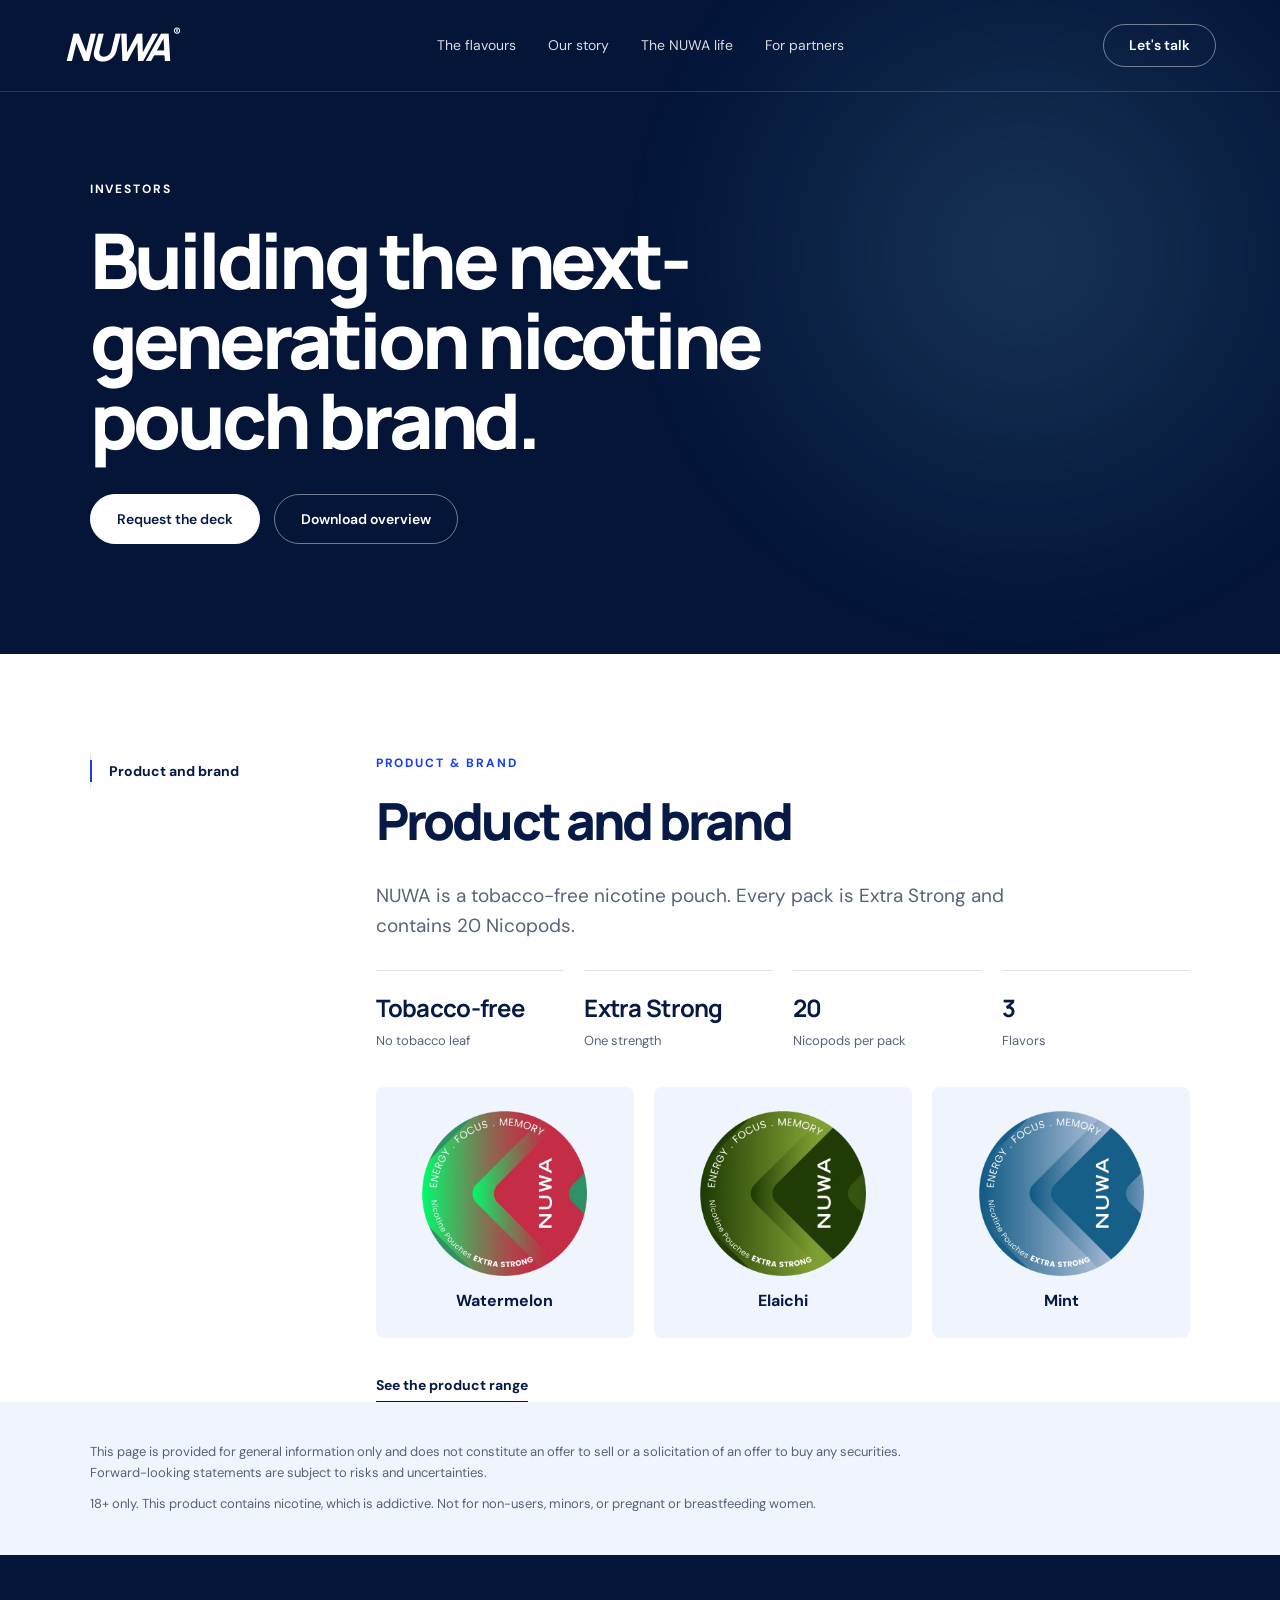
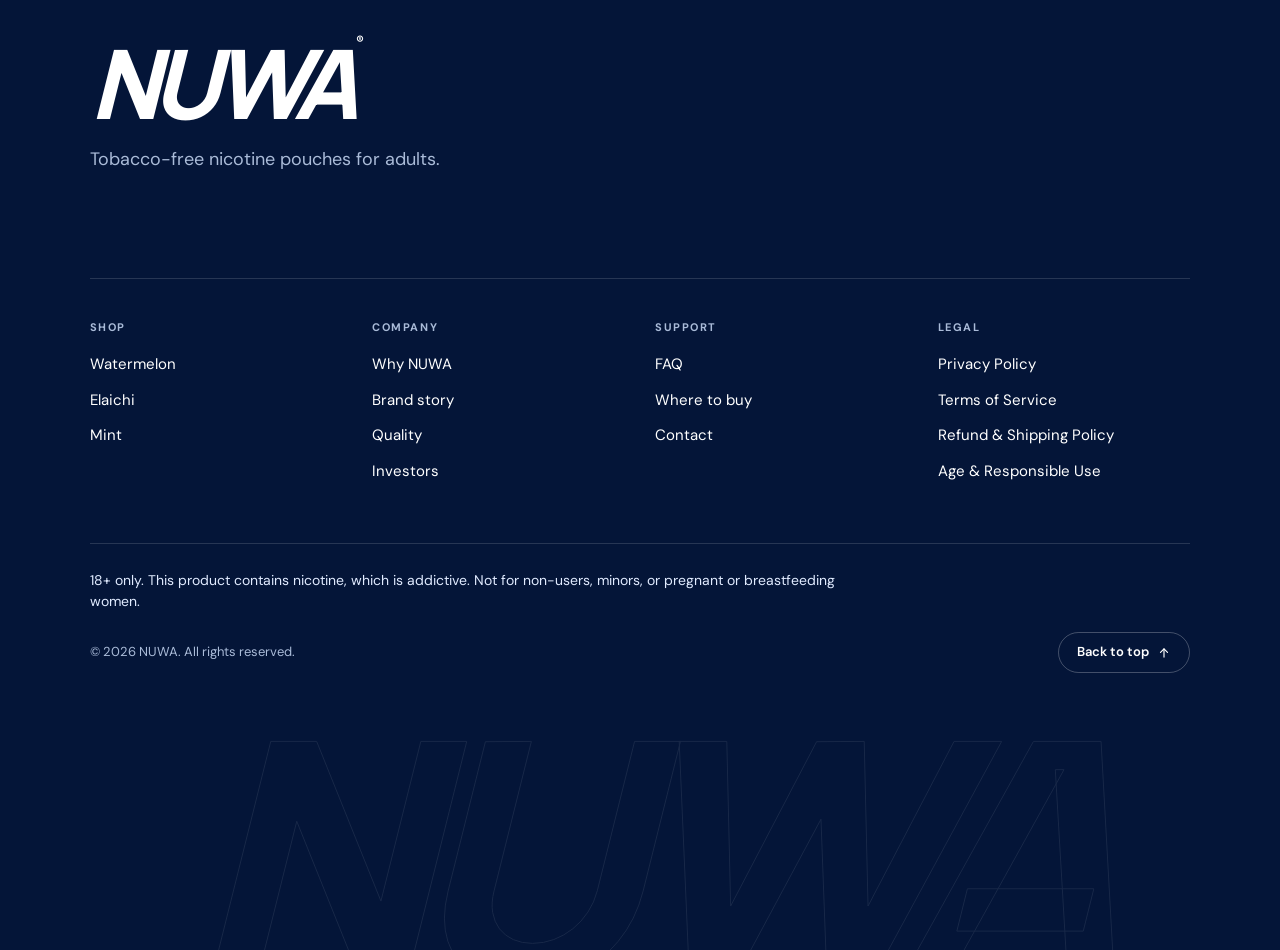
==== investors/index.html @ d4e46ad0 "initial commit" ====
<!doctype html><html lang="en"><head><meta charset="UTF-8"><meta name="viewport" content="width=device-width,initial-scale=1"><meta name="robots" content="noindex"><meta name="theme-color" content="#0528ed"><title>Investors | NUWA</title><meta name="description" content="Investor information for NUWA, a tobacco-free nicotine pouch brand."><link rel="icon" type="image/svg+xml" href="data:image/svg+xml,%3Csvg xmlns='http://www.w3.org/2000/svg' viewBox='0 0 40 40'%3E%3Crect width='40' height='40' rx='10' fill='%230528ed'/%3E%3Ctext x='8' y='30' font-family='Arial' font-weight='900' font-size='28' fill='white'%3EN%3C/text%3E%3C/svg%3E"><link rel="preconnect" href="https://fonts.googleapis.com"><link rel="preconnect" href="https://fonts.gstatic.com" crossorigin><link rel="preload" as="style" href="https://fonts.googleapis.com/css2?family=DM+Sans:wght@400;500;600;700&family=Manrope:wght@400;500;600;700;800&display=swap" onload="this.onload=null;this.rel='stylesheet'"><noscript><link rel="stylesheet" href="https://fonts.googleapis.com/css2?family=DM+Sans:wght@400;500;600;700&family=Manrope:wght@400;500;600;700;800&display=swap"></noscript><link rel="stylesheet" href="../style.css"></head><body class="inv-page">
<header><a class="logo" href="../index.html#home" aria-label="NUWA home">NUWA<span>®</span></a><nav aria-label="Main navigation"><a href="../index.html#flavours">The flavours</a><a href="../index.html#story">Our story</a><a href="../index.html#moments">The NUWA life</a><a href="../index.html#opportunity">For partners</a></nav><a class="button small" href="#contact">Let's talk</a><button class="menu" aria-expanded="false" aria-label="Toggle navigation">☰</button></header>
<main><section class="inv-hero" aria-labelledby="inv-title"><div class="inv-hero-glow" aria-hidden="true"></div><div class="inv-hero-inner"><span class="eyebrow inv-rise" style="--i:0">INVESTORS</span><h1 id="inv-title" class="inv-rise" style="--i:1">Building the next-generation nicotine pouch brand.</h1><p class="inv-vision inv-rise" id="inv-vision" style="--i:2" hidden></p><div class="inv-actions inv-rise" style="--i:3"><a class="button white" href="#contact" id="inv-request" hidden>Request the deck</a><a class="button" id="inv-deck" target="_blank" rel="noopener noreferrer" hidden>Download overview</a></div></div></section><div class="inv-layout"><nav class="inv-nav" aria-label="On this page"><ol id="inv-nav-list"></ol></nav><div class="inv-content"><section class="inv-sec section" id="market" aria-labelledby="market-title" hidden><span class="eyebrow blue">MARKET</span><h2 id="market-title">Market opportunity</h2><div class="inv-body"></div></section><section class="inv-sec section" id="model" aria-labelledby="model-title" hidden><span class="eyebrow blue">BUSINESS MODEL</span><h2 id="model-title">Business model</h2><div class="inv-body"></div></section><section class="inv-sec section" id="traction" aria-labelledby="traction-title" hidden><span class="eyebrow blue">TRACTION</span><h2 id="traction-title">Traction</h2><div class="inv-body"></div></section><section class="inv-sec section" id="competition" aria-labelledby="competition-title" hidden><span class="eyebrow blue">COMPETITIVE POSITIONING</span><h2 id="competition-title">How NUWA is different</h2><div class="inv-body"></div></section><section class="inv-sec section" id="product" aria-labelledby="product-title"><span class="eyebrow blue">PRODUCT &amp; BRAND</span><h2 id="product-title">Product and brand</h2><div class="inv-body"><p class="inv-lead">NUWA is a tobacco-free nicotine pouch. Every pack is Extra Strong and contains 20 Nicopods.</p><ul class="inv-facts"><li><strong>Tobacco-free</strong><span>No tobacco leaf</span></li><li><strong>Extra Strong</strong><span>One strength</span></li><li><strong>20</strong><span>Nicopods per pack</span></li><li><strong>3</strong><span>Flavors</span></li></ul><ul class="inv-packs"><li><img src="../assets/nuwa-watermelon.webp" alt="NUWA Watermelon Extra Strong nicotine pouch tin" width="480" height="480" loading="lazy" decoding="async"><span>Watermelon</span></li><li><img src="../assets/nuwa-elaichi.webp" alt="NUWA Elaichi Extra Strong nicotine pouch tin" width="480" height="480" loading="lazy" decoding="async"><span>Elaichi</span></li><li><img src="../assets/nuwa-mint.webp" alt="NUWA Mint Extra Strong nicotine pouch tin" width="480" height="480" loading="lazy" decoding="async"><span>Mint</span></li></ul><a class="under-link" href="../index.html#products">See the product range</a></div></section><section class="inv-sec section" id="regulatory" aria-labelledby="regulatory-title" hidden><span class="eyebrow blue">REGULATORY STRATEGY</span><h2 id="regulatory-title">Regulatory strategy</h2><div class="inv-body"></div></section><section class="inv-sec section" id="roadmap" aria-labelledby="roadmap-title" hidden><span class="eyebrow blue">ROADMAP</span><h2 id="roadmap-title">Roadmap</h2><div class="inv-body"></div></section><section class="inv-sec section" id="team" aria-labelledby="team-title" hidden><span class="eyebrow blue">TEAM</span><h2 id="team-title">Team</h2><div class="inv-body"></div></section><section class="inv-sec section" id="contact" aria-labelledby="contact-title" hidden><span class="eyebrow blue">CONTACT</span><h2 id="contact-title">Request the investor deck</h2><div class="inv-body"><form class="inv-form" id="inv-form" novalidate><div class="inv-grid"><label class="inv-field">Name<input name="name" autocomplete="name" aria-describedby="inv-name-err"><span class="inv-error" id="inv-name-err"></span></label><label class="inv-field">Firm<input name="firm" autocomplete="organization" aria-describedby="inv-firm-err"><span class="inv-error" id="inv-firm-err"></span></label><label class="inv-field">Email<input name="email" type="email" autocomplete="email" aria-describedby="inv-email-err"><span class="inv-error" id="inv-email-err"></span></label><label class="inv-field">Investment interest<select name="interest" aria-describedby="inv-interest-err"><option value="">Select an option</option><option>Equity investment</option><option>Strategic partnership</option><option>Distribution partnership</option><option>Other</option></select><span class="inv-error" id="inv-interest-err"></span></label><label class="inv-field inv-full">Message (optional)<textarea name="message" rows="4" aria-describedby="inv-message-err"></textarea><span class="inv-error" id="inv-message-err"></span></label></div><div class="inv-hp" aria-hidden="true"><label for="inv-website">Website</label><input id="inv-website" name="website" tabindex="-1" autocomplete="off"></div><button type="submit" class="button blue-button inv-submit">Send request</button><p class="inv-status" id="inv-status" role="status" aria-live="polite"></p></form><div class="inv-success" id="inv-success" tabindex="-1" hidden><svg viewBox="0 0 52 52" fill="none" stroke="currentColor" stroke-width="2.5" stroke-linecap="round" stroke-linejoin="round" aria-hidden="true" focusable="false"><circle pathLength="1" cx="26" cy="26" r="24"/><path pathLength="1" d="M15 27l7.5 7.5L38 19"/></svg><h3>Thank you.</h3><p id="inv-success-text"></p></div></div></section></div></div><aside class="inv-disclaimer" aria-label="Disclaimer"><p>This page is provided for general information only and does not constitute an offer to sell or a solicitation of an offer to buy any securities. Forward-looking statements are subject to risks and uncertainties.</p><p>18+ only. This product contains nicotine, which is addictive. Not for non-users, minors, or pregnant or breastfeeding women.</p></aside></main>
<footer class="ft"><div class="ft-top ft-rise" style="--i:0"><a class="logo ft-logo" href="../index.html#home" aria-label="NUWA home">NUWA<span>®</span></a><p class="ft-tagline" id="footer-tagline">Tobacco-free nicotine pouches for adults.</p><div class="ft-contact" id="footer-contact" hidden></div><ul class="ft-social" id="footer-social" aria-label="NUWA on social media" hidden></ul></div><nav class="ft-cols" aria-label="Footer"><div class="ft-col ft-rise" style="--i:1"><h2>Shop</h2><ul><li><a href="../index.html#product-0">Watermelon</a></li><li><a href="../index.html#product-1">Elaichi</a></li><li><a href="../index.html#product-2">Mint</a></li></ul></div><div class="ft-col ft-rise" style="--i:2"><h2>Company</h2><ul><li><a href="../index.html#why-nuwa">Why NUWA</a></li><li><a href="../index.html#brand-story">Brand story</a></li><li><a href="../index.html#quality">Quality</a></li><li><a href="./" aria-current="page">Investors</a></li></ul></div><div class="ft-col ft-rise" style="--i:3"><h2>Support</h2><ul><li><a href="../index.html#faq">FAQ</a></li><li><a href="../index.html#where-to-buy">Where to buy</a></li><li><a href="../index.html#contact" id="footer-contact-link">Contact</a></li></ul></div><div class="ft-col ft-rise" style="--i:4"><h2>Legal</h2><ul><li><a href="../privacy.html" data-policy-link="privacy">Privacy Policy</a></li><li><a href="../terms.html" data-policy-link="terms">Terms of Service</a></li><li><a href="../refund-shipping.html" data-policy-link="refundShipping">Refund &amp; Shipping Policy</a></li><li><a href="../responsible-use.html" data-policy-link="responsibleUse">Age &amp; Responsible Use</a></li></ul></div></nav><div class="ft-bottom ft-rise" style="--i:5"><p class="ft-warning">18+ only. This product contains nicotine, which is addictive. Not for non-users, minors, or pregnant or breastfeeding women.</p><div class="ft-meta"><span>© <span id="year">2026</span> NUWA. All rights reserved.</span><button type="button" class="ft-top-btn" id="back-to-top">Back to top<svg viewBox="0 0 24 24" fill="none" stroke="currentColor" stroke-width="2" stroke-linecap="round" stroke-linejoin="round" aria-hidden="true" focusable="false"><path d="M12 19V5"/><path d="M6 11l6-6 6 6"/></svg></button></div></div><div class="ft-wordmark" aria-hidden="true">NUWA</div></footer>
<script src="../footer.js"></script><script src="investors.js"></script></body></html>
---- style.css ----
:root{--blue:#153df5;--navy:#041538;--ink:#071a46;--pale:#f0f5fd;--accent:#80ddff}*{box-sizing:border-box}html{scroll-behavior:smooth;scroll-padding-top:90px}body{margin:0;color:var(--ink);font-family:'DM Sans',sans-serif;font-size:16px;line-height:1.6}button,input,select,textarea{font:inherit}button,a,input,select,textarea{-webkit-tap-highlight-color:transparent}a{color:inherit;text-decoration:none}button{cursor:pointer}button:focus-visible,a:focus-visible{outline:3px solid #47bbff;outline-offset:5px}img{max-width:100%;display:block}h1,h2,h3,p{margin:0}h1,h2,h3{font-family:Manrope,sans-serif;line-height:1.04;letter-spacing:-.055em}h2{font-size:clamp(38px,5vw,72px);font-weight:800}h3{font-size:25px;letter-spacing:-.035em}p{margin:20px 0;color:inherit}header{height:92px;padding:0 5%;position:absolute;top:0;left:0;width:100%;z-index:20;display:flex;align-items:center;justify-content:space-between;color:#fff;border-bottom:1px solid #ffffff25}.logo{font-family:Manrope,sans-serif;font-weight:800;font-size:38px;letter-spacing:-.085em;font-style:italic;line-height:1}.logo span{font-size:12px;vertical-align:top;margin-left:5px;font-style:normal}nav{display:flex;gap:32px;font-size:14px}nav a{opacity:.85}nav a:hover{opacity:1}.button{display:inline-flex;justify-content:center;align-items:center;min-height:50px;padding:13px 26px;border-radius:50px;border:1px solid #ffffff70;background:transparent;color:inherit;font-weight:600;font-size:14px;transition:transform .25s,box-shadow .25s}.button:hover{transform:translateY(-3px);box-shadow:0 8px 24px #00164d24}.small{min-height:42px;padding:9px 25px}.white{background:white;color:var(--ink);border-color:white}.blue-button{background:var(--blue);color:#fff;border-color:var(--blue)}.menu{display:none}.eyebrow{font-size:12px;letter-spacing:.16em;font-weight:700;display:block;line-height:1.5}.ticker{--ticker-duration:27s;height:var(--ticker-h);display:flex;align-items:center;overflow:hidden;background:var(--blue);color:#fff;font-size:16px;letter-spacing:.12em;font-weight:700;white-space:nowrap}.ticker span{display:block;animation:marquee var(--ticker-duration) linear infinite;width:max-content}.section{padding:100px 7%}.blue{color:var(--blue)}.intro-grid{display:grid;grid-template-columns:1.5fr 1fr;gap:8%;margin-top:35px}.intro-grid p{max-width:460px;margin-top:0;color:#56627c}.under-link{display:inline-block;font-size:14px;font-weight:700;border-bottom:1px solid;padding-bottom:5px;margin-top:10px}.qualities{display:flex;justify-content:space-between;margin-top:65px;padding-top:25px;border-top:1px solid #dce3ef;font-size:12px;font-weight:700;letter-spacing:.14em}.section-heading{display:flex;justify-content:space-between;align-items:end;gap:35px}.section-heading h2{margin-top:22px}.section-heading>p{color:#65718a;margin:0}.lifestyle i,.social i{font-style:normal;color:#88d9ff}.story-grid{display:grid;grid-template-columns:1fr 1.1fr;gap:9%;margin-top:35px}.story-grid p{color:#65718a}.story-grid .lead{font-size:25px;line-height:1.4;color:var(--ink);margin-top:0}.story-values{display:grid;grid-template-columns:repeat(3,1fr);gap:25px;border-top:1px solid #dce3ef;padding-top:30px;margin-top:36px}.story-values span{font-size:12px;color:var(--blue);display:block;margin-bottom:15px}.story-values strong{font-size:14px}.story-values p{font-size:13px;margin:10px 0 0;line-height:1.5}.lifestyle{height:680px;position:relative;background:#0b466a;color:white}.lifestyle>img{width:100%;height:100%;object-fit:cover;object-position:50% 50%}.lifestyle:after{content:'';position:absolute;inset:0;background:linear-gradient(0deg,#001e45d9,transparent 18%),linear-gradient(90deg,#001e45e6,#001e45b3 35%,#001e4540 65%,transparent 90%)}.lifestyle>div{position:absolute;z-index:2;top:90px;left:7%}.lifestyle h2{font-size:clamp(48px,5.6vw,80px);margin-top:30px}.lifestyle p{max-width:280px}.photo-note{position:absolute;bottom:25px;right:5%;z-index:2;font-size:10px;letter-spacing:.1em}.partner-grid{display:grid;grid-template-columns:repeat(3,1fr);gap:45px;margin:60px 0 30px}.partner-grid article{border-top:1px solid #dce3ef;padding-top:25px}.partner-grid span{font-size:11px;letter-spacing:.1em;color:var(--blue)}.partner-grid h3{margin-top:22px;font-size:28px;max-width:250px}.partner-grid p{color:#65718a;font-size:15px}.opportunity{background:var(--navy);color:white}.outline-tag{border:1px solid #ffffff40;padding:9px 13px;border-radius:30px;font-size:10px;letter-spacing:.08em;white-space:nowrap}.investor-grid{display:grid;grid-template-columns:1fr 1fr;gap:10%;margin-top:65px}.investor-grid h3{font-size:30px}.investor-grid p{color:#aabbd8}.investor-grid .button{margin-top:10px}.research{padding:30px;border:1px solid #ffffff24;background:#ffffff04}.research h3{font-size:20px;letter-spacing:-.02em;margin-bottom:15px}.research>div{padding:17px 0;border-top:1px solid #ffffff20;display:flex;flex-direction:column;gap:5px}.research span{font-size:15px}.research small{font-size:12px;color:#91a9cd}.roadmap-label{display:flex;justify-content:space-between;margin-top:70px;font-size:11px;letter-spacing:.12em}.roadmap-label span{letter-spacing:0;color:#91a9cd}.roadmap{display:grid;grid-template-columns:repeat(5,1fr);list-style:none;padding:0;margin:24px 0 0}.roadmap li{border-top:1px solid #5281b4;padding:22px 18px 0 0;font-size:14px}.roadmap li span{display:block;font-size:11px;color:#7b9ecc;margin-bottom:12px}.vision h2{margin-top:35px;font-size:clamp(48px,6.5vw,92px)}.vision-bottom{display:grid;grid-template-columns:1fr 1fr 1fr;gap:40px;align-items:start;border-top:1px solid #dce3ef;margin-top:50px;padding-top:30px}.vision-bottom p{margin:0;font-size:15px}.vision-bottom .eyebrow{margin-bottom:10px}.muted{color:#6b7891}.social{background:var(--blue);color:#fff;text-align:center}.social h2{font-size:clamp(55px,7.5vw,105px);margin-top:30px}.social-words{display:flex;flex-wrap:wrap;justify-content:center;gap:12px;margin:40px 0}.social-words span{border:1px solid #ffffff60;border-radius:40px;padding:8px 23px;font-size:14px}.social p{color:#dce5ff}.contact{display:grid;grid-template-columns:1fr 1fr;gap:9%;background:#f1f5fc}.contact h2{margin-top:35px;font-size:clamp(50px,6vw,90px)}.lead{font-size:24px;line-height:1.5}form{background:white;padding:35px;border-radius:8px}form>p{color:#65718a;font-size:14px;margin:12px 0 22px}label{display:block;font-size:12px;font-weight:600;margin:15px 0}input,select,textarea{display:block;width:100%;border:1px solid #dbe2ef;background:#fafcff;border-radius:4px;padding:11px;color:var(--ink);font-size:14px;margin-top:7px}textarea{resize:vertical}.form-row{display:grid;grid-template-columns:1fr 1fr;gap:15px}.form-note{font-size:12px!important;margin-bottom:0}#form-result{font-size:14px;margin-top:15px}#form-result a{color:var(--blue);text-decoration:underline}.reveal{opacity:0;transform:translateY(24px);transition:opacity .75s,transform .75s}.reveal.visible{opacity:1;transform:translateY(0)}@keyframes rise{from{opacity:0;transform:translateY(25px)}to{opacity:1;transform:none}}@keyframes marquee{to{transform:translateX(-20%)}}
:root{--nav-h:92px;--ticker-h:64px}.hero{position:relative;height:calc(100vh - var(--ticker-h));height:calc(100svh - var(--ticker-h));min-height:fit-content;background:#001c53;color:#fff;overflow:hidden;padding:var(--nav-h) 5% 24px;display:grid;grid-template-columns:minmax(0,1fr) minmax(0,1fr);align-items:center}.hero-copy{position:relative;z-index:2;max-width:min(520px,38vw);padding-top:16px}.hero-copy>*{animation:rise .9s both}.hero-copy>:nth-child(2){animation-delay:.1s}.hero-copy>:nth-child(3){animation-delay:.2s}.hero-copy>:nth-child(4){animation-delay:.3s}.hero-copy>:nth-child(5){animation-delay:.4s}.hero h1{font-size:clamp(2.25rem,min(5vw,8.5svh),4.5rem);margin-top:16px;letter-spacing:-.065em;font-weight:800}.hero h1 em{font-style:normal;color:#92d9ff}.hero-copy>p{color:#e1ebff;font-size:18px;margin:20px 0 28px}.hero-actions{display:flex;gap:14px;flex-wrap:wrap}.hero-features{list-style:none;padding:0;margin:28px 0 0;display:flex;flex-wrap:wrap;row-gap:10px;font-size:12px;letter-spacing:.14em;font-weight:700;text-transform:uppercase}.hero-features li{padding:0 18px;border-left:1px solid #ffffff40;line-height:1.2}.hero-features li:first-child{padding-left:0;border-left:0}.hero-media{position:absolute;right:0;bottom:0;z-index:1;margin:0;height:min(calc(100% - var(--nav-h)),52vw);aspect-ratio:814/768;animation:rise .8s both}.hero-media:before{content:'';position:absolute;inset:6% 4% 14% 16%;z-index:-1;border-radius:50%;background:radial-gradient(closest-side,var(--accent),transparent);opacity:.2;filter:blur(40px)}.hero-media img{width:100%;height:100%;filter:drop-shadow(0 24px 40px #00133599);-webkit-mask-image:linear-gradient(90deg,transparent,#000 14%,#000 95%,transparent),linear-gradient(0deg,transparent,#000 24%),linear-gradient(180deg,transparent,#000 7%);-webkit-mask-composite:source-in;mask-image:linear-gradient(90deg,transparent,#000 14%,#000 95%,transparent),linear-gradient(0deg,transparent,#000 24%),linear-gradient(180deg,transparent,#000 7%);mask-composite:intersect}
@media(max-width:1000px){.hero{min-height:0;grid-template-columns:minmax(0,1fr);grid-template-rows:auto minmax(0,1fr);gap:16px;padding:calc(var(--nav-h) + 16px) 5% 0;align-items:start}.hero-copy{max-width:640px;padding-top:0}.hero-media{position:relative;right:auto;bottom:auto;align-self:end;justify-self:center;height:min(100%,45svh);max-width:100vw}}
@media(max-width:1000px) and (max-height:540px){.hero{height:auto}.hero-media{height:70svh}}
@media(max-width:700px){:root{--nav-h:75px;--ticker-h:50px}.hero h1{font-size:clamp(2.25rem,11vw,3.5rem);margin-top:12px}.hero-copy>p{font-size:15px;line-height:1.5;margin:14px 0 20px}.hero-actions{flex-wrap:nowrap;gap:10px}.hero-actions .button{flex:1;min-height:46px;padding:11px 14px}.hero-features{display:grid;grid-template-columns:repeat(4,auto);justify-content:start;font-size:10px;letter-spacing:.1em;margin-top:20px}.hero-features li{padding:0 10px}}
.about{background:var(--pale);display:grid;grid-template-columns:1fr 1fr;gap:8%;align-items:center}.about-media{order:-1;position:relative}.about-media:before{content:'';position:absolute;inset:0;transform:translate(18px,18px);border-radius:8px;background:var(--accent);opacity:.25}.about-media img{position:relative;width:100%;height:auto;aspect-ratio:4/3;object-fit:cover;border-radius:8px;box-shadow:0 20px 55px #00164d24}.about-copy h2{font-size:clamp(38px,4.2vw,60px);margin-top:22px}.about-copy>p{color:#56627c;max-width:540px}.about-highlights{list-style:none;margin:32px 0 0;padding:24px 0 0;border-top:1px solid #dce3ef;display:grid;grid-template-columns:repeat(3,1fr);gap:24px}.about-highlights svg{display:block;width:26px;height:26px;color:var(--blue);margin-bottom:12px}.about-highlights strong{display:block;font-family:Manrope,sans-serif;font-size:16px;letter-spacing:-.02em}.about-highlights span{display:block;margin-top:4px;font-size:13px;line-height:1.5;color:#56627c}.about-note{font-size:13px;color:#56627c;margin:26px 0 10px}
@media(max-width:1000px){.about{grid-template-columns:1fr;gap:45px}.about-media{order:0}}
@media(max-width:700px){.about-media:before{transform:translate(10px,10px)}.about-highlights{grid-template-columns:1fr;gap:18px}.about-highlights li{display:grid;grid-template-columns:26px 1fr;column-gap:14px}.about-highlights svg{grid-row:span 2;margin:2px 0 0}.about-highlights span{margin-top:2px}}
.product-grid{list-style:none;padding:0;margin:50px 0 0;display:grid;grid-template-columns:repeat(3,minmax(0,1fr));gap:28px}.product-item.reveal{transition-delay:calc(var(--i)*.12s)}.product-card{height:100%;display:flex;flex-direction:column;background:#fff;border:1px solid #dce3ef;border-radius:8px;overflow:hidden;box-shadow:0 20px 55px #16397508;transition:transform .25s,box-shadow .25s}@media(hover:hover){.product-card:hover{transform:translateY(-6px);box-shadow:0 8px 24px #00164d24}}.product-art{position:relative;background:var(--pale);padding:36px 22% 30px}.product-art:before{content:'';position:absolute;inset:6% 12%;border-radius:50%;background:radial-gradient(closest-side,var(--tint),transparent);opacity:.22;filter:blur(24px)}.product-art img{position:relative;width:100%;height:auto;aspect-ratio:1;filter:drop-shadow(0 14px 20px #00164d24)}.product-body{flex:1;display:flex;flex-direction:column;align-items:flex-start;padding:26px 28px 30px}.product-body h3{font-size:30px}.product-note{color:#56627c;font-size:15px;margin:10px 0 18px}.product-strength{display:inline-block;background:var(--blue);color:#fff;border-radius:30px;padding:7px 14px;font-size:12px;font-weight:700;letter-spacing:.12em;line-height:1.4}.product-pack{font-size:14px;font-weight:600;margin:14px 0 22px}.product-body .button{margin-top:auto;width:100%}.strength-guide{margin-top:56px;background:var(--pale);border-radius:8px;padding:34px 38px;display:grid;grid-template-columns:1fr 1.4fr;gap:40px}.strength-guide h3{font-size:26px}.strength-guide>div>p{color:#56627c;font-size:15px;margin:14px 0 0}.guide-rows{list-style:none;margin:0;padding:0;display:grid;gap:16px}.guide-rows li{display:grid;grid-template-columns:24px 1fr;gap:14px;font-size:15px;line-height:1.5}.guide-rows svg{width:24px;height:24px;color:var(--blue)}.products-warning{margin:24px 0 0;font-size:13px;line-height:1.5;color:#56627c}
@media(max-width:1000px){.product-grid{grid-template-columns:repeat(2,minmax(0,1fr));gap:22px}.strength-guide{grid-template-columns:1fr;gap:24px}}
@media(max-width:700px){.product-grid{grid-template-columns:minmax(0,1fr);margin-top:35px}.product-art{padding:28px 26% 22px}.product-body{padding:22px 22px 26px}.product-body h3{font-size:26px}.strength-guide{margin-top:40px;padding:26px 22px}.strength-guide h3{font-size:22px}}
.wn{position:relative;overflow:hidden;isolation:isolate;background:var(--navy);color:#fff}.wn-blob{position:absolute;z-index:-1;width:46vw;height:46vw;max-width:640px;max-height:640px;border-radius:50%;background:var(--accent);opacity:.13;filter:blur(90px);pointer-events:none;will-change:transform;animation:wn-drift 26s ease-in-out infinite alternate}.wn-blob-a{top:-14%;left:-12%}.wn-blob-b{right:-14%;bottom:-20%;animation-duration:30s;animation-direction:alternate-reverse}.wn-head{display:flex;justify-content:space-between;align-items:end;gap:35px}.wn-head h2{margin-top:22px}.wn-head p{margin:0;max-width:400px;color:#aabbd8}.wn-grid{list-style:none;padding:0;margin:60px 0 0;display:grid;grid-template-columns:repeat(3,minmax(0,1fr));gap:22px}.wn-item:nth-child(1),.wn-item:nth-child(4){grid-column:span 2}.wn-card{--rx:0deg;--ry:0deg;--lift:0px;position:relative;height:100%;padding:34px;border:1px solid #ffffff24;border-radius:8px;background:#ffffff04;transform:perspective(900px) translateY(var(--lift)) rotateX(var(--rx)) rotateY(var(--ry));transition:transform .35s cubic-bezier(.2,.7,.2,1)}.wn-card:after{content:'';position:absolute;inset:0;border-radius:inherit;box-shadow:0 24px 60px #80ddff26;opacity:0;transition:opacity .35s;pointer-events:none}.wn-border{position:absolute;inset:0;border-radius:inherit;padding:1px;overflow:hidden;opacity:0;transition:opacity .35s;pointer-events:none;-webkit-mask:linear-gradient(#000 0 0) content-box,linear-gradient(#000 0 0);-webkit-mask-composite:xor;mask:linear-gradient(#000 0 0) content-box,linear-gradient(#000 0 0);mask-composite:exclude}.wn-border i{position:absolute;top:0;bottom:0;left:-100%;width:300%;background:linear-gradient(100deg,transparent 42%,var(--accent) 50%,transparent 58%);transform:translateX(-33.3%)}.wn-icon{display:block;width:44px;height:44px;margin-bottom:26px;color:var(--accent)}.wn-icon *{stroke-dasharray:1;stroke-dashoffset:0}.wn-card h3{font-size:24px}.wn-card p{margin:12px 0 0;max-width:420px;color:#aabbd8;font-size:15px}.wn-stats{margin-top:70px}.wn-line{height:1px;background:linear-gradient(90deg,var(--accent),#ffffff24);transform-origin:left}.wn-stat-grid{list-style:none;padding:0;margin:0;display:grid;grid-template-columns:repeat(4,minmax(0,1fr));gap:24px}.wn-stat{padding-top:28px}.wn-value{display:flex;align-items:flex-end;height:clamp(40px,4.5vw,64px);font-family:Manrope,sans-serif;font-weight:800;font-size:clamp(40px,4.5vw,64px);line-height:1;letter-spacing:-.05em;font-variant-numeric:tabular-nums}.wn-value-text{font-size:clamp(26px,2.6vw,38px);letter-spacing:-.04em;white-space:nowrap}.wn-stat span{display:block;margin-top:12px;font-size:12px;font-weight:700;letter-spacing:.14em;text-transform:uppercase;color:#aabbd8}@media(hover:hover){.wn-card:hover{--lift:-6px}.wn-card:hover:after,.wn-card:hover .wn-border{opacity:1}.wn-card:hover .wn-border i{animation:wn-sweep 1.6s linear infinite}.wn-card:hover .wn-icon{animation:wn-bob .9s ease-in-out}}.wn-ready .wn-rise,.wn-ready .wn-item,.wn-ready .wn-stat{opacity:0}.wn-ready .wn-icon *{stroke-dashoffset:1}.wn-ready .wn-line{transform:scaleX(0)}.wn-ready .wn-head.is-in .wn-rise{animation:wn-up .8s cubic-bezier(.2,.7,.2,1) calc(var(--d)*.1s) both}.wn-ready .wn-item.is-in{animation:wn-card-in .8s cubic-bezier(.2,.7,.2,1) calc(var(--d)*.12s) both}.wn-ready .wn-item.is-in .wn-icon *{animation:wn-draw 1.2s cubic-bezier(.6,0,.2,1) calc(var(--d)*.12s + .25s) forwards}.wn-ready .wn-stats.is-in .wn-line{animation:wn-line 1.2s cubic-bezier(.6,0,.2,1) forwards}.wn-ready .wn-stats.is-in .wn-stat{animation:wn-up .8s cubic-bezier(.2,.7,.2,1) calc(var(--d)*.1s + .2s) both}@keyframes wn-drift{to{transform:translate(12vw,8vw) scale(1.1)}}@keyframes wn-up{from{opacity:0;transform:translateY(24px)}to{opacity:1;transform:none}}@keyframes wn-card-in{from{opacity:0;transform:translateY(28px) scale(.96)}to{opacity:1;transform:none}}@keyframes wn-draw{to{stroke-dashoffset:0}}@keyframes wn-line{to{transform:scaleX(1)}}@keyframes wn-sweep{to{transform:translateX(33.3%)}}@keyframes wn-bob{0%,100%{transform:none}40%{transform:translateY(-5px)}70%{transform:translateY(1px)}}
@media(max-width:1000px){.wn-head{flex-direction:column;align-items:start;gap:20px}.wn-grid{grid-template-columns:repeat(2,minmax(0,1fr))}.wn-item:nth-child(1),.wn-item:nth-child(4){grid-column:auto}}
@media(max-width:700px){.wn-grid{grid-template-columns:minmax(0,1fr);gap:16px;margin-top:35px}.wn-card{padding:26px}.wn-card h3{font-size:22px}.wn-stats{margin-top:50px}.wn-stat-grid{grid-template-columns:repeat(2,minmax(0,1fr));gap:4px 20px}.wn-value-text{font-size:clamp(20px,6.6vw,26px)}}
@media(prefers-reduced-motion:reduce){.wn-blob{animation:none}.wn-card{transform:none;transition:none}.wn-rise,.wn-item,.wn-stat{opacity:1!important}.wn-icon *{stroke-dashoffset:0!important}.wn-line{transform:none!important}}
.ql{background:var(--pale)}.ql-head{max-width:720px}.ql-head h2{margin-top:22px}.ql-head>p{max-width:600px;color:#56627c}.ql-meta{display:flex;flex-wrap:wrap;align-items:center;gap:10px}.ql-badge{position:relative;overflow:hidden;display:inline-flex;align-items:center;gap:8px;background:var(--blue);color:#fff;border-radius:30px;padding:7px 14px;font-size:12px;font-weight:700;letter-spacing:.12em;line-height:1.4;text-transform:uppercase}.ql-badge svg{width:14px;height:14px;flex:none}.ql-badge:after{content:'';position:absolute;top:0;bottom:0;left:0;width:60%;background:linear-gradient(100deg,transparent,#ffffff70,transparent);transform:translateX(-120%);pointer-events:none}.ql-pill{border:1px solid #ced8eb;border-radius:30px;padding:7px 14px;font-size:12px;font-weight:600;line-height:1.4;color:var(--ink)}.ql-body{display:grid;grid-template-columns:minmax(0,1fr) minmax(0,1fr);gap:6%;align-items:start;margin-top:55px}.ql-body>.ql-solo{grid-column:1/-1}.ql-body h3,.ql-standards h3{font-size:26px}.ql-panel{background:#fff;border:1px solid #dce3ef;border-radius:8px;padding:34px;box-shadow:0 20px 55px #16397508}.ql-panel .ql-badge{margin-bottom:20px}.ql-ingredients{list-style:none;padding:0;margin:22px 0 0}.ql-ingredients li{display:grid;gap:4px;padding:16px 0;border-top:1px solid #dce3ef}.ql-ingredients strong{font-size:16px}.ql-ingredients span,.ql-step p,.ql-standard span{font-size:14px;line-height:1.5;color:#56627c}.ql-steps{position:relative;list-style:none;padding:0;margin:26px 0 0;display:grid;gap:28px}.ql-steps:before{content:'';position:absolute;left:19.5px;top:20px;bottom:20px;width:1px;background:linear-gradient(var(--blue),#ced8eb);transform-origin:top}.ql-steps li{position:relative;display:grid;grid-template-columns:40px minmax(0,1fr);gap:18px}.ql-node{position:relative;width:40px;height:40px;border-radius:50%;background:#fff;border:1px solid var(--blue);color:var(--blue);display:grid;place-items:center;font-size:13px;font-weight:700;font-variant-numeric:tabular-nums}.ql-node:after{content:'';position:absolute;inset:-1px;border-radius:50%;box-shadow:0 0 0 6px #80ddff66;opacity:0;pointer-events:none}.ql-step strong{display:block;padding-top:8px;font-family:Manrope,sans-serif;font-size:18px;letter-spacing:-.02em}.ql-step p{margin:6px 0 0;font-size:15px}.ql-standards{margin-top:60px;padding-top:40px;border-top:1px solid #dce3ef}.ql-standards-top{display:flex;flex-wrap:wrap;justify-content:space-between;align-items:center;gap:20px}.ql-docs{border-color:var(--ink);color:var(--ink)}.ql-standard-grid{list-style:none;padding:0;margin:26px 0 0;display:grid;grid-template-columns:repeat(auto-fit,minmax(220px,1fr));gap:20px}.ql-standard{position:relative;height:100%;background:#fff;border:1px solid #dce3ef;border-radius:8px;padding:24px;transition:transform .3s cubic-bezier(.2,.7,.2,1)}.ql-standard:after{content:'';position:absolute;inset:0;border-radius:inherit;box-shadow:0 18px 44px #80ddff40;opacity:0;transition:opacity .3s;pointer-events:none}.ql-standard svg{display:block;width:30px;height:30px;margin-bottom:16px;color:var(--blue)}.ql-standard strong{display:block;font-size:16px}.ql-standard span{display:block;margin-top:4px}.ql-note{margin:50px 0 0;font-size:13px;line-height:1.5;color:#56627c}@media(hover:hover){.ql-standard:hover{transform:translateY(-4px)}.ql-standard:hover:after{opacity:1}.ql-standard:hover svg{animation:ql-bob .8s ease-in-out}}.ql-ready .ql-rise,.ql-ready .ql-ingredients li,.ql-ready .ql-step,.ql-ready .ql-standard-item,.ql-ready .ql-docs{opacity:0}.ql-ready .ql-steps:before{transform:scaleY(0)}.ql-ready .ql-node{opacity:0;transform:scale(.8)}.ql-ready .ql-head.is-in .ql-rise{animation:ql-up .8s cubic-bezier(.2,.7,.2,1) calc(var(--d)*.1s) both}.ql-ready .is-in .ql-badge:after{animation:ql-shine 1.1s ease-in-out .7s forwards}.ql-ready .ql-panel.is-in .ql-ingredients li{animation:ql-slide .6s cubic-bezier(.2,.7,.2,1) calc(var(--i)*.08s + .15s) both}.ql-ready .ql-timeline.is-in .ql-steps:before{animation:ql-line 1.4s cubic-bezier(.6,0,.2,1) forwards}.ql-ready .ql-timeline.is-in .ql-node{animation:ql-pop .5s cubic-bezier(.2,.7,.2,1) var(--t) both}.ql-ready .ql-timeline.is-in .ql-node:after{animation:ql-pulse .9s ease-out calc(var(--t) + .2s)}.ql-ready .ql-timeline.is-in .ql-step{animation:ql-slide .6s cubic-bezier(.2,.7,.2,1) var(--t) both}.ql-ready .ql-standards.is-in .ql-standard-item{animation:ql-up .7s cubic-bezier(.2,.7,.2,1) calc(var(--i)*.1s) both}.ql-ready .ql-standards.is-in .ql-docs{animation:ql-up .7s cubic-bezier(.2,.7,.2,1) .1s both}@keyframes ql-up{from{opacity:0;transform:translateY(24px)}to{opacity:1;transform:none}}@keyframes ql-slide{from{opacity:0;transform:translateX(-12px)}to{opacity:1;transform:none}}@keyframes ql-line{to{transform:scaleY(1)}}@keyframes ql-pop{from{opacity:0;transform:scale(.8)}to{opacity:1;transform:none}}@keyframes ql-pulse{0%{opacity:.9;transform:scale(1)}100%{opacity:0;transform:scale(1.5)}}@keyframes ql-shine{to{transform:translateX(260%)}}@keyframes ql-bob{0%,100%{transform:none}40%{transform:translateY(-4px)}70%{transform:translateY(1px)}}
@media(max-width:1000px){.ql-body{grid-template-columns:minmax(0,1fr);gap:45px}}
@media(max-width:700px){.ql-body{margin-top:40px}.ql-panel{padding:24px}.ql-body h3,.ql-standards h3{font-size:22px}.ql-standards{margin-top:45px;padding-top:32px}.ql-docs{width:100%}.ql-note{margin-top:40px}}
@media(prefers-reduced-motion:reduce){.ql-rise,.ql-ingredients li,.ql-step,.ql-standard-item,.ql-docs,.ql-node{opacity:1!important;transform:none!important}.ql-steps:before{transform:none!important}.ql-badge:after{display:none}.ql-standard{transition:none}}
.age-gate{display:none}.js:not(.age-ok),.js:not(.age-ok) body{overflow:hidden}.js:not(.age-ok) .age-gate{position:fixed;inset:0;z-index:100;display:grid;place-items:center;padding:16px;background:#001333aa;-webkit-backdrop-filter:blur(5px);backdrop-filter:blur(5px)}.age-card{width:min(520px,100%);max-height:calc(100dvh - 32px);overflow:auto;background:#fff;color:var(--ink);border-radius:12px;padding:38px;box-shadow:0 20px 100px #00194f40;text-align:center;animation:age-in .5s cubic-bezier(.2,.7,.2,1) backwards}.age-card:focus{outline:none}.age-logo{display:inline-block;color:var(--blue);animation:age-fade .5s ease .05s backwards}.age-card h2{margin-top:18px;font-size:clamp(30px,5vw,40px);animation:age-rise .5s cubic-bezier(.2,.7,.2,1) .15s backwards}#age-desc{margin:14px 0 26px;color:#56627c;animation:age-rise .5s cubic-bezier(.2,.7,.2,1) .22s backwards}.age-actions{display:flex;flex-wrap:wrap;justify-content:center;gap:12px}.age-actions .button{flex:1 1 180px;animation:age-rise .5s cubic-bezier(.2,.7,.2,1) calc(.3s + var(--i)*.08s) backwards}.age-no{border-color:var(--ink);color:var(--ink)}.age-warning{margin:24px 0 0;font-size:12px;line-height:1.5;color:#56627c;animation:age-fade .5s ease .5s backwards}.age-gate.is-leaving{animation:age-out-fade .45s ease .15s forwards}.age-gate.is-leaving .age-card{animation:age-out .3s ease forwards}@keyframes age-in{from{opacity:0;transform:scale(.96)}}@keyframes age-fade{from{opacity:0}}@keyframes age-rise{from{opacity:0;transform:translateY(10px)}}@keyframes age-out{to{opacity:0;transform:scale(.98)}}@keyframes age-out-fade{to{opacity:0}}
@media(max-width:700px){.age-card{padding:26px}}
@media(prefers-reduced-motion:reduce){.age-card,.age-card *,.age-gate.is-leaving{animation:none}}
.st-top{display:grid;grid-template-columns:minmax(0,1.1fr) minmax(0,.9fr);gap:8%;align-items:start;margin-top:22px}.st-top.st-solo{grid-template-columns:minmax(0,1fr)}.st-solo .st-text{max-width:760px}.st-title .st-line{display:block;overflow:hidden;padding-bottom:.08em;margin-bottom:-.08em}.st-title .st-line>span{display:block}.st-p{max-width:560px;color:#56627c}.st-callout{position:relative;overflow:hidden;margin-top:30px;padding:24px 26px;background:var(--pale);border-left:3px solid var(--blue);border-radius:8px}.st-callout:after{content:'';position:absolute;top:0;bottom:0;left:0;width:45%;background:linear-gradient(100deg,transparent,#ffffff70,transparent);transform:translateX(-120%);pointer-events:none}.st-callout span{display:block;font-size:12px;font-weight:700;letter-spacing:.14em;text-transform:uppercase;color:var(--blue)}.st-callout p{margin:8px 0 0;font-size:17px;line-height:1.5}.st-founders{list-style:none;padding:0;margin:0;display:grid;gap:18px}.st-founders li:nth-child(even){margin-left:36px}.st-founder{display:grid;grid-template-columns:112px minmax(0,1fr);gap:22px;align-items:start;background:#fff;border:1px solid #dce3ef;border-radius:8px;padding:22px;box-shadow:0 20px 55px #16397508}.st-founder.st-no-photo{grid-template-columns:minmax(0,1fr)}.st-photo{position:relative;overflow:hidden;width:112px;height:140px;border-radius:8px;background:var(--pale)}.st-photo img{width:100%;height:100%;object-fit:cover;transform:translateY(var(--py,0px)) scale(1.2);will-change:transform}.st-photo:after{content:'';position:absolute;inset:0;background:var(--pale);transform:scaleX(0);transform-origin:right}.st-founder h3{font-size:20px}.st-role{display:block;margin-top:2px;font-size:13px;color:#56627c}.st-founder blockquote{margin:12px 0 0;font-size:15px;line-height:1.5}.st-miles{position:relative;list-style:none;padding:0;margin:70px 0 0;display:grid;grid-template-columns:repeat(var(--n),minmax(0,1fr));gap:24px}.st-miles:before{content:'';position:absolute;left:0;right:0;top:20px;height:1px;background:linear-gradient(90deg,var(--blue),#ced8eb);transform-origin:left}.st-node{position:relative;display:block;width:40px;height:40px;border-radius:50%;background:#fff;border:1px solid var(--blue)}.st-node:before{content:'';position:absolute;inset:14px;border-radius:50%;background:var(--blue)}.st-node:after{content:'';position:absolute;inset:-1px;border-radius:50%;box-shadow:0 0 0 6px #80ddff66;opacity:0;pointer-events:none}.st-miles strong{display:block;margin-top:16px;font-family:Manrope,sans-serif;font-size:22px;letter-spacing:-.03em;color:var(--blue)}.st-miles p{margin:6px 0 0;font-size:14px;line-height:1.5;color:#56627c}.st-values{list-style:none;padding:0;margin:60px 0 0;display:grid;grid-template-columns:repeat(auto-fit,minmax(240px,1fr));gap:22px}.st-value{height:100%;padding:28px;background:var(--pale);border-radius:8px}.st-value h3{font-size:20px}.st-value p{margin:10px 0 0;font-size:15px;color:#56627c}.st-ready .st-title .st-line>span{transform:translateY(105%)}.st-ready .st-p,.st-ready .st-callout,.st-ready .st-founders li,.st-ready .st-miles li,.st-ready .st-value{opacity:0}.st-ready .st-photo:after{transform:scaleX(1)}.st-ready .st-miles:before{transform:scaleX(0)}.st-ready .st-node{transform:scale(.8)}.st-ready .st-title.is-in .st-line>span{animation:st-mask .9s cubic-bezier(.2,.7,.2,1) calc(var(--i)*.1s) both}.st-ready .st-text.is-in .st-p{animation:st-up .8s cubic-bezier(.2,.7,.2,1) calc(var(--i)*.1s + .2s) both}.st-ready .st-text.is-in .st-callout{animation:st-up .8s cubic-bezier(.2,.7,.2,1) calc(var(--i)*.1s + .2s) both}.st-ready .st-text.is-in .st-callout:after{animation:st-shine 1.2s ease-in-out calc(var(--i)*.1s + 1s) forwards}.st-ready .st-founders li.is-in{animation:st-up .8s cubic-bezier(.2,.7,.2,1) both}.st-ready .st-founders li.is-in .st-photo:after{animation:st-curtain .9s cubic-bezier(.6,0,.2,1) .2s forwards}.st-ready .st-miles.is-in:before{animation:st-draw-x 1.4s cubic-bezier(.6,0,.2,1) forwards}.st-ready .st-miles.is-in li{animation:st-up .6s cubic-bezier(.2,.7,.2,1) var(--t) both}.st-ready .st-miles.is-in .st-node{animation:st-pop .5s cubic-bezier(.2,.7,.2,1) var(--t) both}.st-ready .st-miles.is-in .st-node:after{animation:st-pulse .9s ease-out calc(var(--t) + .2s)}.st-ready .st-values.is-in .st-value{animation:st-up .7s cubic-bezier(.2,.7,.2,1) calc(var(--i)*.1s) both}@keyframes st-mask{from{transform:translateY(105%)}to{transform:none}}@keyframes st-up{from{opacity:0;transform:translateY(20px)}to{opacity:1;transform:none}}@keyframes st-shine{to{transform:translateX(330%)}}@keyframes st-curtain{from{transform:scaleX(1)}to{transform:scaleX(0)}}@keyframes st-draw-x{from{transform:scaleX(0)}to{transform:scaleX(1)}}@keyframes st-draw-y{from{transform:scaleY(0)}to{transform:scaleY(1)}}@keyframes st-pop{from{transform:scale(.8)}to{transform:none}}@keyframes st-pulse{0%{opacity:.9;transform:scale(1)}100%{opacity:0;transform:scale(1.5)}}
@media(max-width:1000px){.st-top{grid-template-columns:minmax(0,1fr);gap:45px}.st-founders li:nth-child(even){margin-left:24px}}
@media(max-width:700px){.st-founders li:nth-child(even){margin-left:0}.st-founder{grid-template-columns:96px minmax(0,1fr);gap:16px;padding:18px}.st-photo{width:96px;height:120px}.st-miles{grid-template-columns:minmax(0,1fr);gap:22px;margin-top:50px}.st-miles:before{left:19.5px;right:auto;top:20px;bottom:20px;width:1px;height:auto;background:linear-gradient(var(--blue),#ced8eb);transform-origin:top}.st-miles li{display:grid;grid-template-columns:40px minmax(0,1fr);column-gap:18px}.st-node{grid-row:span 2}.st-miles strong{margin-top:6px}.st-ready .st-miles:before{transform:scaleY(0)}.st-ready .st-miles.is-in:before{animation-name:st-draw-y}.st-values{margin-top:45px}}
@media(prefers-reduced-motion:reduce){.st-title .st-line>span,.st-p,.st-callout,.st-founders li,.st-miles li,.st-value,.st-node{opacity:1!important;transform:none!important}.st-photo:after,.st-callout:after{display:none}.st-miles:before{transform:none!important}.st-photo img{transform:scale(1.2)!important}}
.pf-head h2{margin-top:22px}.pf-block{margin-top:60px}.pf-block h3{font-size:26px}.pf-stats{list-style:none;padding:0;margin:50px 0 0;display:grid;grid-template-columns:repeat(auto-fit,minmax(180px,1fr));gap:24px}.pf-stats li{padding-top:22px;border-top:1px solid #dce3ef}.pf-stats strong{display:block;font-family:Manrope,sans-serif;font-weight:800;font-size:clamp(40px,4.5vw,64px);line-height:1;letter-spacing:-.05em;font-variant-numeric:tabular-nums}.pf-stats span{display:block;margin-top:12px;font-size:12px;font-weight:700;letter-spacing:.14em;text-transform:uppercase;color:#56627c}.pf-carousel-top{display:flex;justify-content:space-between;align-items:center;gap:20px}.pf-arrows{display:flex;gap:10px}.pf-arrows button{width:44px;height:44px;display:grid;place-items:center;border:1px solid #ced8eb;border-radius:50%;background:#fff;color:var(--ink);transition:opacity .25s}.pf-arrows button:disabled{opacity:.4;cursor:default}.pf-arrows svg{width:18px;height:18px}.pf-track{list-style:none;margin:22px 0 0;padding:10px 2px 18px;display:flex;gap:22px;overflow-x:auto;scroll-snap-type:x mandatory;overscroll-behavior-x:contain;scrollbar-width:thin}.pf-track:focus-visible{outline:3px solid #47bbff;outline-offset:4px}.pf-track>li{flex:0 0 min(420px,85%);scroll-snap-align:start}.pf-quote{height:100%;margin:0;display:flex;flex-direction:column;padding:30px;background:var(--pale);border-radius:8px;transform:scale(.96);transition:transform .45s cubic-bezier(.2,.7,.2,1)}.pf-quote.is-active{transform:none}.pf-quote blockquote{margin:0;font-size:18px;line-height:1.55}.pf-quote figcaption{margin-top:auto;padding-top:20px}.pf-quote figcaption strong{display:block;font-size:15px}.pf-quote figcaption span{font-size:13px;color:#56627c}.pf-stars{display:flex;gap:3px;margin-bottom:14px;color:var(--blue)}.pf-stars svg{width:16px;height:16px}.pf-marquee{margin-top:26px;overflow:hidden;-webkit-mask-image:linear-gradient(90deg,transparent,#000 8%,#000 92%,transparent);mask-image:linear-gradient(90deg,transparent,#000 8%,#000 92%,transparent)}.pf-marquee-track{display:flex;width:max-content;animation:pf-marquee var(--pf-duration) linear infinite}.pf-marquee:hover .pf-marquee-track,.pf-marquee:focus-within .pf-marquee-track{animation-play-state:paused}.pf-logos{list-style:none;margin:0;padding:0 56px 0 0;display:flex;align-items:center;gap:56px}.pf-logos li{display:flex;align-items:center;height:64px}.pf-logos img{height:40px;width:auto;max-width:160px;object-fit:contain;filter:grayscale(1);opacity:.6;transition:opacity .3s}.pf-logos li:hover img{filter:none;opacity:1}.pf-logos .pf-name{font-family:Manrope,sans-serif;font-size:20px;font-weight:800;letter-spacing:-.03em;color:#56627c;white-space:nowrap}.pf-press{list-style:none;padding:0;margin:26px 0 0;display:grid;grid-template-columns:repeat(auto-fit,minmax(260px,1fr));gap:22px}.pf-press-card{display:flex;flex-direction:column;height:100%;padding:26px;background:#fff;border:1px solid #dce3ef;border-radius:8px;box-shadow:0 20px 55px #16397508;transition:transform .3s cubic-bezier(.2,.7,.2,1)}.pf-press-card span{font-size:11px;font-weight:700;letter-spacing:.14em;text-transform:uppercase;color:var(--blue)}.pf-press-card strong{display:block;margin-top:12px;font-family:Manrope,sans-serif;font-size:20px;line-height:1.25;letter-spacing:-.02em}.pf-press-card em{margin-top:auto;padding-top:18px;font-style:normal;font-size:13px;font-weight:700}@media(hover:hover){a.pf-press-card:hover{transform:translateY(-4px)}}.pf-community{margin:50px 0 0}.pf-ready .pf-head>*,.pf-ready .pf-block,.pf-ready .pf-stats li{opacity:0}.pf-ready .pf-head.is-in>*{animation:pf-up .8s cubic-bezier(.2,.7,.2,1) calc(var(--i,0)*.1s) both}.pf-ready .pf-head.is-in>h2{--i:1}.pf-ready .pf-stats.is-in li{animation:pf-up .8s cubic-bezier(.2,.7,.2,1) calc(var(--i)*.1s) both}.pf-ready .pf-block.is-in{animation:pf-up .8s cubic-bezier(.2,.7,.2,1) both}@keyframes pf-up{from{opacity:0;transform:translateY(22px)}to{opacity:1;transform:none}}@keyframes pf-marquee{to{transform:translateX(-50%)}}
@media(max-width:700px){.pf-block{margin-top:45px}.pf-block h3{font-size:22px}.pf-quote{padding:24px}.pf-quote blockquote{font-size:16px}.pf-logos{gap:36px;padding-right:36px}}
@media(prefers-reduced-motion:reduce){.pf-head>*,.pf-block,.pf-stats li{opacity:1!important;transform:none!important}.pf-quote{transform:none;transition:none}.pf-marquee{-webkit-mask-image:none;mask-image:none}.pf-marquee-track{animation:none;width:auto}.pf-marquee-track>.pf-logos:not(:first-child),.pf-logos [data-repeat]{display:none}.pf-logos{flex-wrap:wrap;padding:0;gap:20px 40px}}
.wb-head{max-width:640px}.wb-head h2{margin-top:22px}.wb-head p{color:#56627c}.wb-options{display:grid;grid-template-columns:repeat(auto-fit,minmax(260px,1fr));gap:22px;margin-top:45px}.wb-card{position:relative;display:flex;flex-direction:column;align-items:flex-start;padding:30px;background:#fff;border:1px solid #dce3ef;border-radius:8px;box-shadow:0 20px 55px #16397508;transition:transform .3s cubic-bezier(.2,.7,.2,1)}.wb-card:after{content:'';position:absolute;inset:0;border-radius:inherit;box-shadow:0 18px 44px #80ddff40;opacity:0;transition:opacity .3s;pointer-events:none}@media(hover:hover){.wb-card:hover{transform:translateY(-4px)}.wb-card:hover:after{opacity:1}}.wb-card.wb-stores{grid-column:1/-1}.wb-card>svg{width:30px;height:30px;margin-bottom:18px;color:var(--blue)}.wb-card h3{font-size:22px}.wb-card p{margin:10px 0 0;font-size:15px;color:#56627c}.wb-card .button{margin-top:24px;position:relative;z-index:1}.wb-chips{display:flex;flex-wrap:wrap;gap:8px;margin-top:18px}.wb-chips button{border:1px solid #ced8eb;border-radius:40px;background:transparent;color:var(--ink);font-size:13px;padding:8px 18px;transition:transform .25s}.wb-chips button[aria-pressed=true]{background:var(--blue);border-color:var(--blue);color:#fff}.wb-store-list{list-style:none;padding:0;margin:20px 0 0;width:100%;display:grid;grid-template-columns:repeat(auto-fill,minmax(240px,1fr));gap:14px}.wb-store{padding:20px;background:var(--pale);border-radius:8px}.wb-store strong{display:block;font-size:16px}.wb-store span{display:block;margin-top:4px;font-size:14px;line-height:1.5;color:#56627c}.wb-store a{margin-top:10px;font-size:13px}.wb-store.wb-in{animation:wb-slide .45s cubic-bezier(.2,.7,.2,1) calc(var(--i)*.05s) both}.wb-delivery{margin:26px 0 0;font-size:14px;line-height:1.5;color:#56627c}.wb-delivery strong{color:var(--ink)}.wb-distributor{display:grid;grid-template-columns:minmax(0,.8fr) minmax(0,1.2fr);gap:6%;align-items:start;margin-top:60px;padding-top:50px;border-top:1px solid #dce3ef}.wb-dist-copy h3{font-size:30px}.wb-dist-copy p{color:#56627c}.wb-form,.wb-success{border:1px solid #dce3ef;box-shadow:0 20px 55px #16397508}.wb-grid{display:grid;grid-template-columns:minmax(0,1fr) minmax(0,1fr);gap:0 16px}.wb-full{grid-column:1/-1}.wb-field{position:relative;margin-top:16px}.wb-field input,.wb-field textarea{margin:0;padding:24px 12px 8px;font-size:15px}.wb-field textarea{resize:vertical}.wb-field label{position:absolute;left:13px;top:16px;margin:0;font-size:15px;font-weight:500;color:#56627c;pointer-events:none;transform-origin:left top;transition:transform .2s cubic-bezier(.2,.7,.2,1)}.wb-field input:focus+label,.wb-field input:not(:placeholder-shown)+label,.wb-field textarea:focus+label,.wb-field textarea:not(:placeholder-shown)+label{transform:translateY(-10px) scale(.78)}.wb-field [aria-invalid=true]{border-color:#c52b45}.wb-error{display:block;min-height:0;margin-top:6px;font-size:13px;color:#c52b45}.wb-error:empty{display:none}.wb-hp{position:absolute;left:-9999px;width:1px;height:1px;overflow:hidden}.wb-submit{margin-top:22px;gap:10px}.wb-spinner{display:none;width:18px;height:18px}.wb-form.is-loading .wb-spinner{display:block;animation:wb-spin .8s linear infinite}.wb-form.is-loading .wb-submit{pointer-events:none;opacity:.85}.wb-form-status{margin:14px 0 0;font-size:14px;color:#c52b45}.wb-form-status:empty{display:none}.wb-success{padding:40px;border-radius:8px;background:#fff;text-align:center}.wb-success:focus{outline:none}.wb-success svg{width:64px;height:64px;margin:0 auto 18px;color:var(--blue)}.wb-success svg *{stroke-dasharray:1;stroke-dashoffset:0}.wb-success h4{font-family:Manrope,sans-serif;font-size:26px;letter-spacing:-.03em}.wb-success p{color:#56627c}.wb-success.is-drawing svg circle{animation:wb-draw .6s ease-out both}.wb-success.is-drawing svg path{animation:wb-draw .45s ease-out .45s both}.wb-warning{margin:50px 0 0;font-size:13px;line-height:1.5;color:#56627c}.wb-ready .wb-rise,.wb-ready .wb-card,.wb-ready .wb-distributor{opacity:0}.wb-ready .wb-head.is-in .wb-rise{animation:wb-up .8s cubic-bezier(.2,.7,.2,1) calc(var(--i)*.1s) both}.wb-ready .wb-options.is-in .wb-card{animation:wb-up .8s cubic-bezier(.2,.7,.2,1) calc(var(--i)*.1s) both}.wb-ready .wb-distributor.is-in{animation:wb-up .8s cubic-bezier(.2,.7,.2,1) both}@keyframes wb-up{from{opacity:0;transform:translateY(22px)}to{opacity:1;transform:none}}@keyframes wb-slide{from{opacity:0;transform:translateY(10px)}to{opacity:1;transform:none}}@keyframes wb-spin{to{transform:rotate(360deg)}}@keyframes wb-draw{from{stroke-dashoffset:1}to{stroke-dashoffset:0}}
@media(max-width:1000px){.wb-distributor{grid-template-columns:minmax(0,1fr);gap:24px}}
@media(max-width:700px){.wb-card{padding:24px}.wb-distributor{margin-top:45px;padding-top:40px}.wb-dist-copy h3{font-size:24px}.wb-grid{grid-template-columns:minmax(0,1fr)}.wb-submit{width:100%}.wb-success{padding:28px}}
@media(prefers-reduced-motion:reduce){.wb-rise,.wb-card,.wb-distributor,.wb-store{opacity:1!important;transform:none!important}.wb-card,.wb-field label{transition:none}.wb-success svg *{stroke-dashoffset:0!important}}
.fq-layout{display:grid;grid-template-columns:minmax(0,.8fr) minmax(0,1.2fr);gap:8%;align-items:start}.fq-side{position:sticky;top:40px}.fq-head h2{margin-top:22px}.fq-contact{margin-top:36px;padding:26px;background:var(--pale);border-radius:8px}.fq-contact h3{font-size:20px}.fq-contact p{margin:8px 0 0;font-size:15px;color:#56627c}.fq-contact-links{display:flex;flex-wrap:wrap;gap:8px 22px;margin-top:6px}.fq-search label{margin:0 0 8px}.fq-search input{margin:0}.fq-empty{margin:14px 0 0;font-size:14px;color:#56627c}.fq-empty:empty{display:none}.fq-search+.fq-list{margin-top:24px}.fq-list{list-style:none;margin:0;padding:0;border-top:1px solid #dce3ef}.fq-item{border-bottom:1px solid #dce3ef}.fq-item h3{margin:0;font-size:inherit;letter-spacing:normal;line-height:inherit}.fq-q{width:100%;display:flex;justify-content:space-between;align-items:center;gap:20px;padding:22px 0;border:0;background:none;color:var(--ink);text-align:left;font-family:Manrope,sans-serif;font-size:19px;font-weight:700;letter-spacing:-.02em;line-height:1.3}.fq-icon{position:relative;flex:none;width:30px;height:30px;border:1px solid #ced8eb;border-radius:50%}.fq-icon:before,.fq-icon:after{content:'';position:absolute;left:50%;top:50%;width:12px;height:1.5px;margin:-.75px 0 0 -6px;background:currentColor;transition:transform .3s cubic-bezier(.2,.7,.2,1)}.fq-icon:after{transform:rotate(90deg)}.fq-item.is-open .fq-icon:after{transform:rotate(180deg) scaleX(0)}.fq-panel{display:grid;grid-template-rows:0fr;transition:grid-template-rows .35s cubic-bezier(.2,.7,.2,1)}.fq-item.is-open .fq-panel{grid-template-rows:1fr}.fq-panel>div{overflow:hidden}.fq-answer{margin:0;padding:0 50px 24px 0;color:#56627c;opacity:0;transform:translateY(-6px);transition:opacity .3s,transform .3s cubic-bezier(.2,.7,.2,1)}.fq-item.is-open .fq-answer{opacity:1;transform:none;transition-delay:.08s}.fq-ready .fq-rise,.fq-ready .fq-item{opacity:0}.fq-ready .fq-side.is-in .fq-rise{animation:fq-up .8s cubic-bezier(.2,.7,.2,1) calc(var(--i)*.1s) both}.fq-ready .fq-list.is-in .fq-item{animation:fq-up .7s cubic-bezier(.2,.7,.2,1) calc(var(--i)*.06s) both}@keyframes fq-up{from{opacity:0;transform:translateY(18px)}to{opacity:1;transform:none}}
@media(max-width:1000px){.fq-layout{grid-template-columns:minmax(0,1fr);gap:40px}.fq-side{position:static}}
@media(max-width:700px){.fq-q{font-size:17px;padding:18px 0}.fq-answer{padding-right:0;font-size:15px}.fq-contact{margin-top:26px}}
@media(prefers-reduced-motion:reduce){.fq-rise,.fq-item{opacity:1!important;transform:none!important}.fq-panel,.fq-answer,.fq-icon:before,.fq-icon:after{transition:none}}
.ft{position:relative;overflow:hidden;background:var(--navy);color:#fff;padding:80px 7% 0}.ft-logo{color:#fff;font-size:clamp(56px,8vw,96px)}.ft-tagline{max-width:440px;margin:14px 0 0;font-size:18px;color:#aabbd8}.ft-contact{display:flex;flex-wrap:wrap;gap:8px 26px;margin-top:22px;font-size:14px}.ft-contact span{color:#aabbd8}.ft-social{list-style:none;padding:0;margin:22px 0 0;display:flex;flex-wrap:wrap;gap:12px}.ft-social a{display:grid;place-items:center;width:42px;height:42px;border:1px solid #ffffff40;border-radius:50%;color:#fff;transition:transform .25s}.ft-social svg{width:18px;height:18px}.ft-social .ft-social-text{width:auto;padding:0 16px;border-radius:40px;font-size:13px}@media(hover:hover){.ft-social a:hover{transform:translateY(-2px)}}.ft-cols{position:static;width:auto;display:grid;grid-template-columns:repeat(4,minmax(0,1fr));gap:30px;margin-top:60px;padding:40px 0 0;background:none;font-size:inherit;border-top:1px solid #ffffff24}.ft-cols a{opacity:1}.ft-col h2{margin:0 0 16px;font-family:"DM Sans",sans-serif;font-size:11px;font-weight:700;line-height:1.5;letter-spacing:.14em;text-transform:uppercase;color:#aabbd8}.ft-col ul{list-style:none;padding:0;margin:0;display:grid;gap:10px}.ft-col a,.ft-contact a{position:relative;font-size:15px;color:#fff}.ft-col a:after,.ft-contact a:after{content:'';position:absolute;left:0;bottom:-3px;width:100%;height:1px;background:var(--accent);transform:scaleX(0);transform-origin:left;transition:transform .3s cubic-bezier(.2,.7,.2,1)}.ft-col a:hover:after,.ft-col a:focus-visible:after,.ft-contact a:hover:after,.ft-contact a:focus-visible:after{transform:scaleX(1)}.ft-bottom{margin-top:60px;padding-top:26px;border-top:1px solid #ffffff24}.ft-warning{max-width:760px;margin:0;font-size:14px;line-height:1.5;color:#e1ebff}.ft-meta{display:flex;justify-content:space-between;align-items:center;gap:20px;margin-top:20px;font-size:13px;color:#aabbd8}.ft-top-btn{display:inline-flex;align-items:center;gap:8px;padding:9px 18px;border:1px solid #ffffff40;border-radius:40px;background:transparent;color:#fff;font-size:13px;font-weight:600}.ft-top-btn svg{width:14px;height:14px;transition:transform .25s cubic-bezier(.2,.7,.2,1)}.ft-top-btn:hover svg,.ft-top-btn:focus-visible svg{transform:translateY(-3px)}.ft-wordmark{margin:40px 0 -.14em;font-family:Manrope,sans-serif;font-size:clamp(110px,26vw,400px);font-weight:800;font-style:italic;line-height:.85;letter-spacing:-.085em;text-align:center;color:transparent;-webkit-text-stroke:1px #fff;opacity:.08;user-select:none;pointer-events:none;animation:ft-breathe 9s ease-in-out infinite alternate}.ft-ready .ft-rise{opacity:0}.ft-ready.is-in .ft-rise{animation:ft-up .8s cubic-bezier(.2,.7,.2,1) calc(var(--i)*.08s) both}@keyframes ft-up{from{opacity:0;transform:translateY(20px)}to{opacity:1;transform:none}}@keyframes ft-breathe{from{opacity:.05}to{opacity:.14}}
@media(max-width:1000px){.ft{padding:70px 5% 0}.ft-cols{grid-template-columns:repeat(2,minmax(0,1fr));gap:34px 24px}}
@media(max-width:700px){.ft{padding:56px 6% 0}.ft-tagline{font-size:16px}.ft-cols{margin-top:44px;padding-top:32px}.ft-bottom{margin-top:44px}.ft-meta{flex-direction:column;align-items:flex-start}.ft-wordmark{margin-top:30px}}
@media(prefers-reduced-motion:reduce){.ft-rise{opacity:1!important;transform:none!important}.ft-wordmark{animation:none;opacity:.08}.ft-col a:after,.ft-contact a:after,.ft-top-btn svg,.ft-social a{transition:none}}
.policy-page{background:#fff}.policy-draft{padding:14px 6%;background:var(--pale);border-bottom:1px solid #dce3ef;font-size:14px;line-height:1.5;color:var(--ink)}.policy-main{max-width:760px;margin:0 auto;padding:60px 6% 80px}.policy-back{font-size:14px;font-weight:600;color:var(--blue)}.policy-main h1{margin-top:28px;font-size:clamp(40px,6vw,64px);font-weight:800}.policy-main section{padding:26px 0;border-bottom:1px solid #dce3ef}.policy-main h2{font-size:24px;letter-spacing:-.03em}.policy-warning{margin:40px 0 0;font-size:14px;line-height:1.5;color:#56627c}
.inv-hero{position:relative;overflow:hidden;isolation:isolate;padding:180px 7% 110px;background:var(--navy);color:#fff}.inv-hero-glow{position:absolute;z-index:-1;top:-20%;right:-10%;width:60vw;height:60vw;max-width:820px;max-height:820px;border-radius:50%;background:radial-gradient(closest-side,var(--accent),transparent);opacity:.16;filter:blur(40px);transform:translateY(var(--py,0px));will-change:transform;pointer-events:none}.inv-hero-inner{max-width:880px}.inv-hero h1{margin-top:22px;font-size:clamp(44px,6vw,88px);font-weight:800}.inv-vision{max-width:640px;margin:24px 0 0;font-size:19px;color:#aabbd8}.inv-actions{display:flex;flex-wrap:wrap;gap:14px;margin-top:34px}.inv-layout{display:grid;grid-template-columns:220px minmax(0,1fr);gap:6%;padding:0 7%}.inv-nav{display:block;position:sticky;top:0;align-self:start;padding-top:100px;font-size:inherit}.inv-nav a{opacity:1}.inv-nav ol{list-style:none;margin:0;padding:0;display:grid;gap:4px;border-left:1px solid #dce3ef}.inv-nav a{position:relative;display:block;padding:6px 0 6px 18px;font-size:14px;color:#56627c;transition:color .25s}.inv-nav a:before{content:'';position:absolute;left:-1px;top:6px;bottom:6px;width:2px;background:var(--blue);transform:scaleY(0);transition:transform .3s cubic-bezier(.2,.7,.2,1)}.inv-nav a[aria-current=true]{color:var(--ink);font-weight:700}.inv-nav a[aria-current=true]:before{transform:scaleY(1)}.inv-content .section{padding:100px 0 0}.inv-content .section:last-child{padding-bottom:100px}.inv-sec h2{margin-top:22px;font-size:clamp(34px,4vw,56px)}.inv-body{margin-top:34px}.inv-lead{max-width:640px;margin:0;font-size:19px;line-height:1.55;color:#56627c}.inv-source{display:block;margin-top:8px;font-size:12px;line-height:1.4;color:#56627c}.inv-stats{list-style:none;padding:0;margin:0;display:grid;grid-template-columns:repeat(auto-fit,minmax(200px,1fr));gap:24px}.inv-stats li{padding-top:20px;border-top:1px solid #dce3ef}.inv-stats strong{display:block;font-family:Manrope,sans-serif;font-size:clamp(36px,4vw,56px);font-weight:800;line-height:1;letter-spacing:-.05em;font-variant-numeric:tabular-nums}.inv-stats span{display:block;margin-top:10px;font-size:12px;font-weight:700;letter-spacing:.14em;text-transform:uppercase;color:#56627c}.inv-chips{list-style:none;padding:0;margin:24px 0 0;display:flex;flex-wrap:wrap;gap:8px}.inv-chips li{padding:8px 16px;border:1px solid #ced8eb;border-radius:40px;font-size:14px}.inv-sub{margin:30px 0 0;font-size:12px;font-weight:700;letter-spacing:.14em;text-transform:uppercase;color:#56627c}.inv-text{max-width:640px;color:#56627c}.inv-cards{list-style:none;padding:0;margin:0;display:grid;grid-template-columns:repeat(auto-fit,minmax(240px,1fr));gap:20px}.inv-card{position:relative;height:100%;padding:26px;background:#fff;border:1px solid #dce3ef;border-radius:8px;box-shadow:0 20px 55px #16397508;transition:transform .35s cubic-bezier(.2,.7,.2,1)}.inv-card:after{content:'';position:absolute;inset:0;border-radius:inherit;box-shadow:0 18px 44px #80ddff40;opacity:0;transition:opacity .35s;pointer-events:none}@media(hover:hover){.inv-card:hover{transform:perspective(800px) translateY(-6px) rotateX(3deg)}.inv-card:hover:after{opacity:1}}.inv-card h3{font-size:20px}.inv-card p{margin:10px 0 0;font-size:15px;color:#56627c}.inv-card .inv-role{margin-top:2px;font-size:13px}.inv-photo{width:72px;height:72px;margin-bottom:16px;border-radius:50%;object-fit:cover;background:var(--pale)}.inv-table-wrap{overflow-x:auto}.inv-table{width:100%;min-width:520px;border-collapse:collapse;font-size:15px}.inv-table th{padding:0 16px 12px 0;text-align:left;font-size:12px;letter-spacing:.14em;text-transform:uppercase;color:#56627c}.inv-table td{padding:16px 16px 16px 0;border-top:1px solid #dce3ef;vertical-align:top;color:#56627c}.inv-table td:first-child{font-weight:700;color:var(--ink)}.inv-steps{position:relative;list-style:none;padding:0;margin:0;display:grid;gap:26px}.inv-steps:before{content:'';position:absolute;left:19.5px;top:20px;bottom:20px;width:1px;background:linear-gradient(var(--blue),#ced8eb);transform-origin:top}.inv-steps li{display:grid;grid-template-columns:40px minmax(0,1fr);gap:18px}.inv-dot{position:relative;width:40px;height:40px;border-radius:50%;background:#fff;border:1px solid var(--blue)}.inv-dot:before{content:'';position:absolute;inset:14px;border-radius:50%;background:var(--blue)}.inv-steps strong{display:block;padding-top:8px;font-family:Manrope,sans-serif;font-size:18px;color:var(--blue)}.inv-steps p{margin:4px 0 0;color:#56627c}.inv-facts{list-style:none;padding:0;margin:30px 0 0;display:grid;grid-template-columns:repeat(4,minmax(0,1fr));gap:20px}.inv-facts li{padding-top:18px;border-top:1px solid #dce3ef}.inv-facts strong{display:block;font-family:Manrope,sans-serif;font-size:24px;letter-spacing:-.03em}.inv-facts span{font-size:13px;color:#56627c}.inv-packs{list-style:none;padding:0;margin:34px 0 26px;display:grid;grid-template-columns:repeat(3,minmax(0,1fr));gap:20px}.inv-packs li{padding:24px 18%;background:var(--pale);border-radius:8px;text-align:center}.inv-packs img{width:100%;height:auto}.inv-packs span{display:block;margin-top:12px;font-weight:700}.inv-form,.inv-success{max-width:720px;border:1px solid #dce3ef;box-shadow:0 20px 55px #16397508}.inv-grid{display:grid;grid-template-columns:minmax(0,1fr) minmax(0,1fr);gap:0 16px}.inv-full{grid-column:1/-1}.inv-field [aria-invalid=true]{border-color:#c52b45}.inv-error{display:block;margin-top:6px;font-size:13px;font-weight:400;color:#c52b45}.inv-error:empty{display:none}.inv-hp{position:absolute;left:-9999px;width:1px;height:1px;overflow:hidden}.inv-submit{margin-top:10px}.inv-form.is-loading .inv-submit{opacity:.7;pointer-events:none}.inv-status{margin:14px 0 0;font-size:14px;color:#c52b45}.inv-status:empty{display:none}.inv-success{padding:40px;border-radius:8px;background:#fff;text-align:center}.inv-success:focus{outline:none}.inv-success svg{width:64px;height:64px;margin:0 auto 18px;color:var(--blue)}.inv-success svg *{stroke-dasharray:1;stroke-dashoffset:0}.inv-success.is-drawing circle{animation:inv-draw .6s ease-out both}.inv-success.is-drawing path{animation:inv-draw .45s ease-out .45s both}.inv-success h3{font-size:26px}.inv-success p{color:#56627c}.inv-disclaimer{padding:40px 7%;background:var(--pale);font-size:13px;line-height:1.6;color:#56627c}.inv-disclaimer p{max-width:860px;margin:0}.inv-disclaimer p+p{margin-top:10px}.inv-ready .inv-rise,.inv-ready .inv-sec>*,.inv-ready .inv-steps li{opacity:0}.inv-ready .inv-steps:before{transform:scaleY(0)}.inv-ready .inv-hero.is-in .inv-rise{animation:inv-up .8s cubic-bezier(.2,.7,.2,1) calc(var(--i)*.1s) both}.inv-ready .inv-sec.is-in>*{animation:inv-up .8s cubic-bezier(.2,.7,.2,1) both}.inv-ready .inv-sec.is-in>h2{animation-delay:.08s}.inv-ready .inv-sec.is-in>.inv-body{animation-delay:.16s}.inv-ready .inv-sec.is-in .inv-steps:before{animation:inv-line 1.4s cubic-bezier(.6,0,.2,1) .2s forwards}.inv-ready .inv-sec.is-in .inv-steps li{animation:inv-up .6s cubic-bezier(.2,.7,.2,1) var(--t) both}@keyframes inv-up{from{opacity:0;transform:translateY(20px)}to{opacity:1;transform:none}}@keyframes inv-line{to{transform:scaleY(1)}}@keyframes inv-draw{from{stroke-dashoffset:1}to{stroke-dashoffset:0}}
@media(max-width:1000px){.inv-hero{padding:150px 5% 80px}.inv-layout{grid-template-columns:minmax(0,1fr);gap:0;padding:0 5%}.inv-nav{z-index:5;top:0;margin:0 -5%;padding:10px 5%;background:#fff;border-bottom:1px solid #dce3ef}.inv-nav ol{display:flex;gap:6px;overflow-x:auto;border:0;scrollbar-width:none}.inv-nav a{padding:8px 14px;border:1px solid #ced8eb;border-radius:40px;white-space:nowrap}.inv-nav a:before{display:none}.inv-nav a[aria-current=true]{background:var(--blue);border-color:var(--blue);color:#fff}.inv-content .section{padding-top:70px}.inv-facts{grid-template-columns:repeat(2,minmax(0,1fr))}}
@media(max-width:700px){.inv-hero{padding:120px 6% 64px}.inv-vision{font-size:17px}.inv-actions .button{width:100%}.inv-grid{grid-template-columns:minmax(0,1fr)}.inv-packs{gap:10px}.inv-packs li{padding:14px 12%}.inv-success{padding:28px}.inv-disclaimer{padding:32px 6%}}
@media(prefers-reduced-motion:reduce){.inv-rise,.inv-sec>*,.inv-steps li{opacity:1!important;transform:none!important}.inv-steps:before{transform:none!important}.inv-hero-glow{transform:none}.inv-card,.inv-nav a:before{transition:none}.inv-success svg *{stroke-dashoffset:0!important}}
@media(max-width:1000px){nav{gap:20px}.section{padding:75px 5%}.section-heading{align-items:start}.story-grid{gap:5%}.story-values{gap:15px}.investor-grid{gap:5%}.outline-tag{white-space:normal}.contact{gap:5%}}
@media(max-width:700px){header{height:75px}.logo{font-size:32px}header>.button{margin-left:auto;margin-right:16px}.menu{display:block;border:0;background:transparent;color:white;font-size:23px}nav{display:none;position:absolute;top:75px;left:0;width:100%;background:#052357;padding:25px;flex-direction:column;font-size:16px}nav.open{display:flex}.ticker{font-size:12px}.section{padding:62px 6%}.eyebrow{font-size:10px}.intro-grid,.story-grid,.investor-grid,.contact{grid-template-columns:1fr;gap:30px}.intro-grid{margin-top:25px}.intro-grid p{font-size:16px}.qualities{gap:20px;font-size:9px;margin-top:30px;flex-wrap:wrap}.section-heading{flex-direction:column;gap:20px}.section-heading>p{font-size:15px}.story-values{gap:18px}.story-values strong{font-size:13px}.story-values p{font-size:12px}.lifestyle{height:650px}.lifestyle>img{object-position:60%}.lifestyle>div{left:6%;top:55px}.lifestyle h2{font-size:48px}.lifestyle:after{background:linear-gradient(0deg,#001e45d9,transparent 18%),linear-gradient(180deg,#001e45e6,#001e45b3 45%,transparent 80%)}.lifestyle p{font-size:14px}.photo-note{font-size:8px}.partner-grid{grid-template-columns:1fr;gap:20px;margin-top:35px}.partner-grid h3{max-width:none;margin-top:12px}.partner-grid p{margin-bottom:5px}.investor-grid{margin-top:35px}.research{padding:23px}.roadmap{grid-template-columns:1fr}.roadmap li{display:flex;gap:20px;padding:15px 0}.roadmap li span{margin:0}.roadmap-label{flex-direction:column;gap:8px;margin-top:45px}.vision-bottom{grid-template-columns:1fr;gap:25px;margin-top:30px}.vision h2{font-size:45px}.social h2{font-size:56px}.social-words{gap:8px;margin:30px 0}.social-words span{font-size:12px;padding:7px 14px}.social p{font-size:15px}.contact h2{margin-top:20px}.lead{font-size:21px}form{padding:25px}.form-row{grid-template-columns:1fr;gap:0}.form-row label{margin-top:0}}
/* Performance: let the browser skip layout/paint of off-screen sections until they approach the viewport. */
body:not(.inv-page):not(.policy-page) main>section:not(.hero){content-visibility:auto;contain-intrinsic-size:auto 900px}
@media(prefers-reduced-motion:reduce){html{scroll-behavior:auto}*,*:before,*:after{animation:none!important;transition:none!important}.reveal{opacity:1;transform:none}}
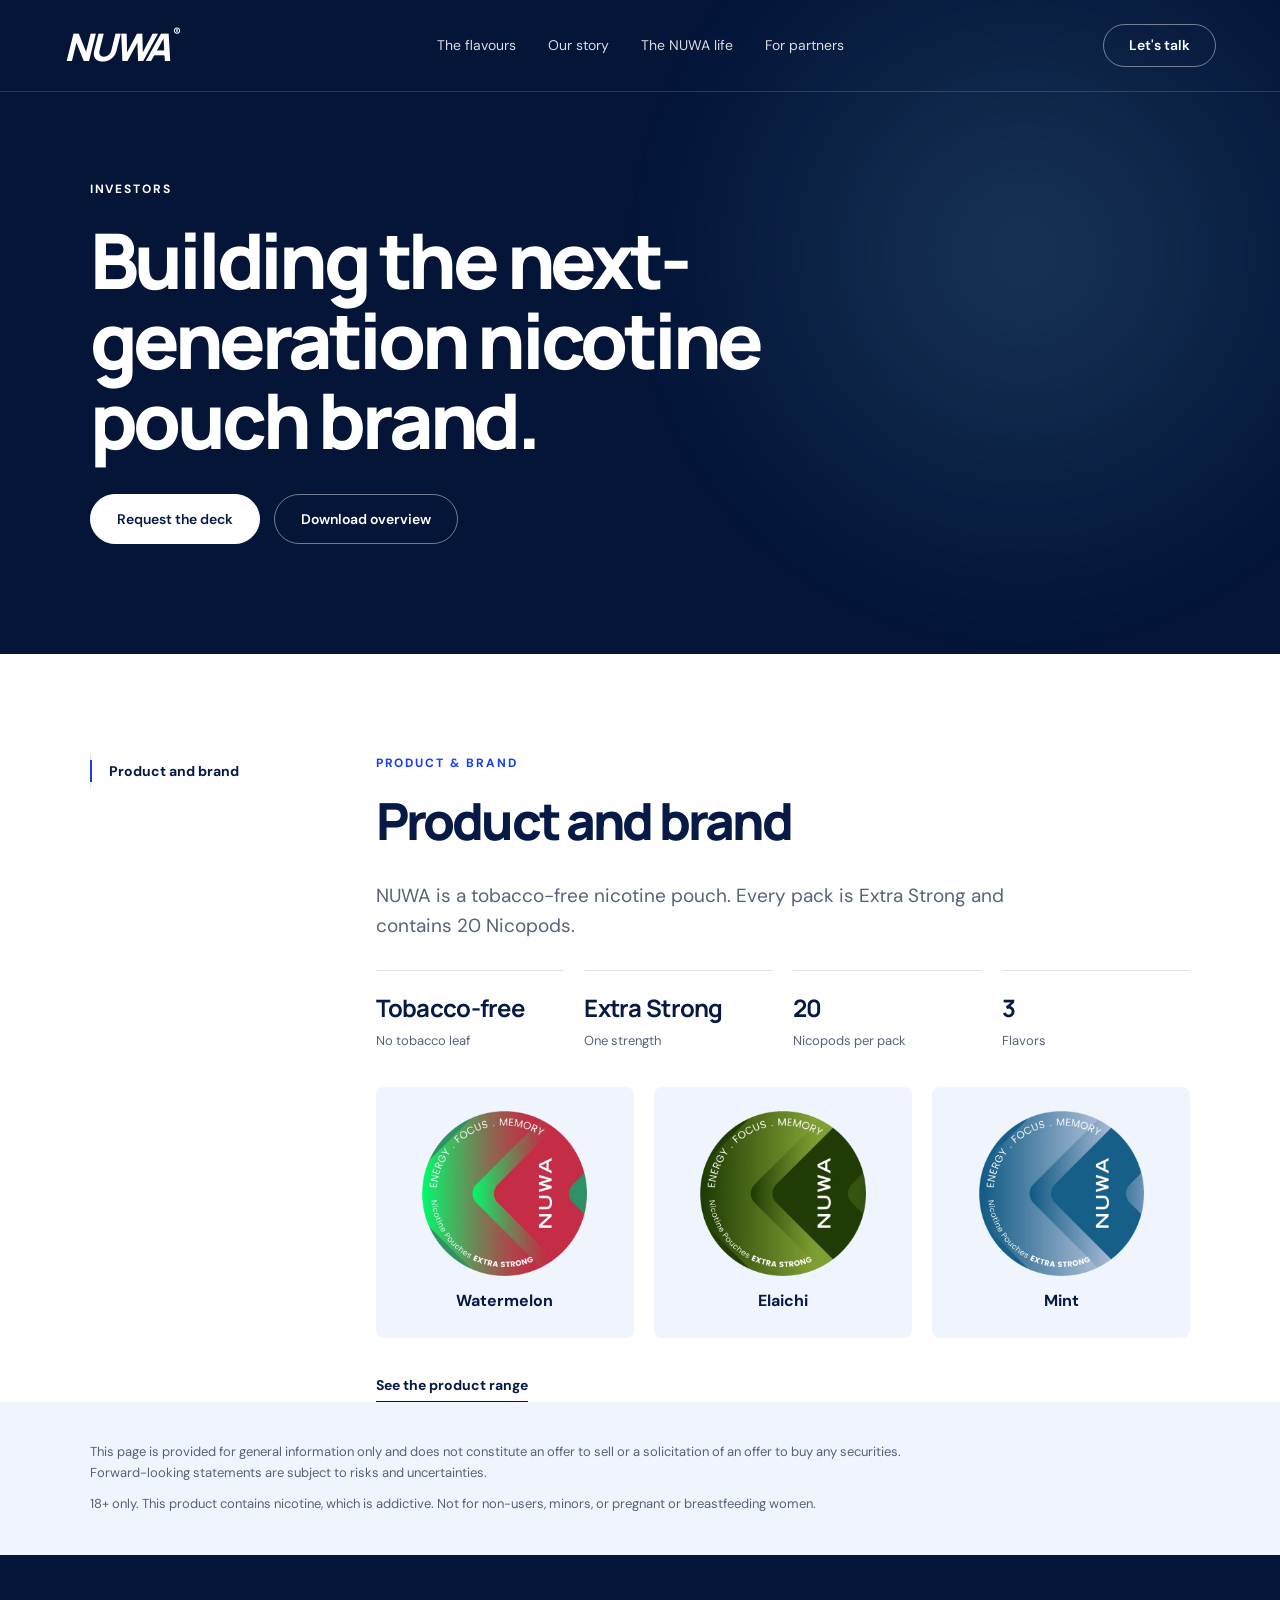
==== commit 6bc246ec: "making website funky" ====
--- a/investors/index.html
+++ b/investors/index.html
@@ -1,5 +1,5 @@
 <!doctype html><html lang="en"><head><meta charset="UTF-8"><meta name="viewport" content="width=device-width,initial-scale=1"><meta name="robots" content="noindex"><meta name="theme-color" content="#0528ed"><title>Investors | NUWA</title><meta name="description" content="Investor information for NUWA, a tobacco-free nicotine pouch brand."><link rel="icon" type="image/svg+xml" href="data:image/svg+xml,%3Csvg xmlns='http://www.w3.org/2000/svg' viewBox='0 0 40 40'%3E%3Crect width='40' height='40' rx='10' fill='%230528ed'/%3E%3Ctext x='8' y='30' font-family='Arial' font-weight='900' font-size='28' fill='white'%3EN%3C/text%3E%3C/svg%3E"><link rel="preconnect" href="https://fonts.googleapis.com"><link rel="preconnect" href="https://fonts.gstatic.com" crossorigin><link rel="preload" as="style" href="https://fonts.googleapis.com/css2?family=DM+Sans:wght@400;500;600;700&family=Manrope:wght@400;500;600;700;800&display=swap" onload="this.onload=null;this.rel='stylesheet'"><noscript><link rel="stylesheet" href="https://fonts.googleapis.com/css2?family=DM+Sans:wght@400;500;600;700&family=Manrope:wght@400;500;600;700;800&display=swap"></noscript><link rel="stylesheet" href="../style.css"></head><body class="inv-page">
 <header><a class="logo" href="../index.html#home" aria-label="NUWA home">NUWA<span>®</span></a><nav aria-label="Main navigation"><a href="../index.html#flavours">The flavours</a><a href="../index.html#story">Our story</a><a href="../index.html#moments">The NUWA life</a><a href="../index.html#opportunity">For partners</a></nav><a class="button small" href="#contact">Let's talk</a><button class="menu" aria-expanded="false" aria-label="Toggle navigation">☰</button></header>
 <main><section class="inv-hero" aria-labelledby="inv-title"><div class="inv-hero-glow" aria-hidden="true"></div><div class="inv-hero-inner"><span class="eyebrow inv-rise" style="--i:0">INVESTORS</span><h1 id="inv-title" class="inv-rise" style="--i:1">Building the next-generation nicotine pouch brand.</h1><p class="inv-vision inv-rise" id="inv-vision" style="--i:2" hidden></p><div class="inv-actions inv-rise" style="--i:3"><a class="button white" href="#contact" id="inv-request" hidden>Request the deck</a><a class="button" id="inv-deck" target="_blank" rel="noopener noreferrer" hidden>Download overview</a></div></div></section><div class="inv-layout"><nav class="inv-nav" aria-label="On this page"><ol id="inv-nav-list"></ol></nav><div class="inv-content"><section class="inv-sec section" id="market" aria-labelledby="market-title" hidden><span class="eyebrow blue">MARKET</span><h2 id="market-title">Market opportunity</h2><div class="inv-body"></div></section><section class="inv-sec section" id="model" aria-labelledby="model-title" hidden><span class="eyebrow blue">BUSINESS MODEL</span><h2 id="model-title">Business model</h2><div class="inv-body"></div></section><section class="inv-sec section" id="traction" aria-labelledby="traction-title" hidden><span class="eyebrow blue">TRACTION</span><h2 id="traction-title">Traction</h2><div class="inv-body"></div></section><section class="inv-sec section" id="competition" aria-labelledby="competition-title" hidden><span class="eyebrow blue">COMPETITIVE POSITIONING</span><h2 id="competition-title">How NUWA is different</h2><div class="inv-body"></div></section><section class="inv-sec section" id="product" aria-labelledby="product-title"><span class="eyebrow blue">PRODUCT &amp; BRAND</span><h2 id="product-title">Product and brand</h2><div class="inv-body"><p class="inv-lead">NUWA is a tobacco-free nicotine pouch. Every pack is Extra Strong and contains 20 Nicopods.</p><ul class="inv-facts"><li><strong>Tobacco-free</strong><span>No tobacco leaf</span></li><li><strong>Extra Strong</strong><span>One strength</span></li><li><strong>20</strong><span>Nicopods per pack</span></li><li><strong>3</strong><span>Flavors</span></li></ul><ul class="inv-packs"><li><img src="../assets/nuwa-watermelon.webp" alt="NUWA Watermelon Extra Strong nicotine pouch tin" width="480" height="480" loading="lazy" decoding="async"><span>Watermelon</span></li><li><img src="../assets/nuwa-elaichi.webp" alt="NUWA Elaichi Extra Strong nicotine pouch tin" width="480" height="480" loading="lazy" decoding="async"><span>Elaichi</span></li><li><img src="../assets/nuwa-mint.webp" alt="NUWA Mint Extra Strong nicotine pouch tin" width="480" height="480" loading="lazy" decoding="async"><span>Mint</span></li></ul><a class="under-link" href="../index.html#products">See the product range</a></div></section><section class="inv-sec section" id="regulatory" aria-labelledby="regulatory-title" hidden><span class="eyebrow blue">REGULATORY STRATEGY</span><h2 id="regulatory-title">Regulatory strategy</h2><div class="inv-body"></div></section><section class="inv-sec section" id="roadmap" aria-labelledby="roadmap-title" hidden><span class="eyebrow blue">ROADMAP</span><h2 id="roadmap-title">Roadmap</h2><div class="inv-body"></div></section><section class="inv-sec section" id="team" aria-labelledby="team-title" hidden><span class="eyebrow blue">TEAM</span><h2 id="team-title">Team</h2><div class="inv-body"></div></section><section class="inv-sec section" id="contact" aria-labelledby="contact-title" hidden><span class="eyebrow blue">CONTACT</span><h2 id="contact-title">Request the investor deck</h2><div class="inv-body"><form class="inv-form" id="inv-form" novalidate><div class="inv-grid"><label class="inv-field">Name<input name="name" autocomplete="name" aria-describedby="inv-name-err"><span class="inv-error" id="inv-name-err"></span></label><label class="inv-field">Firm<input name="firm" autocomplete="organization" aria-describedby="inv-firm-err"><span class="inv-error" id="inv-firm-err"></span></label><label class="inv-field">Email<input name="email" type="email" autocomplete="email" aria-describedby="inv-email-err"><span class="inv-error" id="inv-email-err"></span></label><label class="inv-field">Investment interest<select name="interest" aria-describedby="inv-interest-err"><option value="">Select an option</option><option>Equity investment</option><option>Strategic partnership</option><option>Distribution partnership</option><option>Other</option></select><span class="inv-error" id="inv-interest-err"></span></label><label class="inv-field inv-full">Message (optional)<textarea name="message" rows="4" aria-describedby="inv-message-err"></textarea><span class="inv-error" id="inv-message-err"></span></label></div><div class="inv-hp" aria-hidden="true"><label for="inv-website">Website</label><input id="inv-website" name="website" tabindex="-1" autocomplete="off"></div><button type="submit" class="button blue-button inv-submit">Send request</button><p class="inv-status" id="inv-status" role="status" aria-live="polite"></p></form><div class="inv-success" id="inv-success" tabindex="-1" hidden><svg viewBox="0 0 52 52" fill="none" stroke="currentColor" stroke-width="2.5" stroke-linecap="round" stroke-linejoin="round" aria-hidden="true" focusable="false"><circle pathLength="1" cx="26" cy="26" r="24"/><path pathLength="1" d="M15 27l7.5 7.5L38 19"/></svg><h3>Thank you.</h3><p id="inv-success-text"></p></div></div></section></div></div><aside class="inv-disclaimer" aria-label="Disclaimer"><p>This page is provided for general information only and does not constitute an offer to sell or a solicitation of an offer to buy any securities. Forward-looking statements are subject to risks and uncertainties.</p><p>18+ only. This product contains nicotine, which is addictive. Not for non-users, minors, or pregnant or breastfeeding women.</p></aside></main>
-<footer class="ft"><div class="ft-top ft-rise" style="--i:0"><a class="logo ft-logo" href="../index.html#home" aria-label="NUWA home">NUWA<span>®</span></a><p class="ft-tagline" id="footer-tagline">Tobacco-free nicotine pouches for adults.</p><div class="ft-contact" id="footer-contact" hidden></div><ul class="ft-social" id="footer-social" aria-label="NUWA on social media" hidden></ul></div><nav class="ft-cols" aria-label="Footer"><div class="ft-col ft-rise" style="--i:1"><h2>Shop</h2><ul><li><a href="../index.html#product-0">Watermelon</a></li><li><a href="../index.html#product-1">Elaichi</a></li><li><a href="../index.html#product-2">Mint</a></li></ul></div><div class="ft-col ft-rise" style="--i:2"><h2>Company</h2><ul><li><a href="../index.html#why-nuwa">Why NUWA</a></li><li><a href="../index.html#brand-story">Brand story</a></li><li><a href="../index.html#quality">Quality</a></li><li><a href="./" aria-current="page">Investors</a></li></ul></div><div class="ft-col ft-rise" style="--i:3"><h2>Support</h2><ul><li><a href="../index.html#faq">FAQ</a></li><li><a href="../index.html#where-to-buy">Where to buy</a></li><li><a href="../index.html#contact" id="footer-contact-link">Contact</a></li></ul></div><div class="ft-col ft-rise" style="--i:4"><h2>Legal</h2><ul><li><a href="../privacy.html" data-policy-link="privacy">Privacy Policy</a></li><li><a href="../terms.html" data-policy-link="terms">Terms of Service</a></li><li><a href="../refund-shipping.html" data-policy-link="refundShipping">Refund &amp; Shipping Policy</a></li><li><a href="../responsible-use.html" data-policy-link="responsibleUse">Age &amp; Responsible Use</a></li></ul></div></nav><div class="ft-bottom ft-rise" style="--i:5"><p class="ft-warning">18+ only. This product contains nicotine, which is addictive. Not for non-users, minors, or pregnant or breastfeeding women.</p><div class="ft-meta"><span>© <span id="year">2026</span> NUWA. All rights reserved.</span><button type="button" class="ft-top-btn" id="back-to-top">Back to top<svg viewBox="0 0 24 24" fill="none" stroke="currentColor" stroke-width="2" stroke-linecap="round" stroke-linejoin="round" aria-hidden="true" focusable="false"><path d="M12 19V5"/><path d="M6 11l6-6 6 6"/></svg></button></div></div><div class="ft-wordmark" aria-hidden="true">NUWA</div></footer>
+<footer class="ft"><div class="ft-top ft-rise" style="--i:0"><a class="logo ft-logo" href="../index.html#home" aria-label="NUWA home">NUWA<span>®</span></a><p class="ft-tagline" id="footer-tagline">Tobacco-free nicotine pouches for adults.</p><div class="ft-contact" id="footer-contact" hidden></div><ul class="ft-social" id="footer-social" aria-label="NUWA on social media" hidden></ul></div><nav class="ft-cols" aria-label="Footer"><div class="ft-col ft-rise" style="--i:1"><h2>Shop</h2><ul><li><a href="../index.html#product-0">Watermelon</a></li><li><a href="../index.html#product-1">Elaichi</a></li><li><a href="../index.html#product-2">Mint</a></li></ul></div><div class="ft-col ft-rise" style="--i:2"><h2>Company</h2><ul><li><a href="../index.html#brand-story">Brand story</a></li><li><a href="../index.html#quality">Quality</a></li><li><a href="./" aria-current="page">Investors</a></li></ul></div><div class="ft-col ft-rise" style="--i:3"><h2>Support</h2><ul><li><a href="../index.html#faq">FAQ</a></li><li><a href="../index.html#where-to-buy">Where to buy</a></li><li><a href="../index.html#contact" id="footer-contact-link">Contact</a></li></ul></div><div class="ft-col ft-rise" style="--i:4"><h2>Legal</h2><ul><li><a href="../privacy.html" data-policy-link="privacy">Privacy Policy</a></li><li><a href="../terms.html" data-policy-link="terms">Terms of Service</a></li><li><a href="../refund-shipping.html" data-policy-link="refundShipping">Refund &amp; Shipping Policy</a></li><li><a href="../responsible-use.html" data-policy-link="responsibleUse">Age &amp; Responsible Use</a></li></ul></div></nav><div class="ft-bottom ft-rise" style="--i:5"><p class="ft-warning">18+ only. This product contains nicotine, which is addictive. Not for non-users, minors, or pregnant or breastfeeding women.</p><div class="ft-meta"><span>© <span id="year">2026</span> NUWA. All rights reserved.</span><button type="button" class="ft-top-btn" id="back-to-top">Back to top<svg viewBox="0 0 24 24" fill="none" stroke="currentColor" stroke-width="2" stroke-linecap="round" stroke-linejoin="round" aria-hidden="true" focusable="false"><path d="M12 19V5"/><path d="M6 11l6-6 6 6"/></svg></button></div></div><div class="ft-wordmark" aria-hidden="true">NUWA</div></footer>
 <script src="../footer.js"></script><script src="investors.js"></script></body></html>
--- a/style.css
+++ b/style.css
@@ -1,18 +1,18 @@
-:root{--blue:#153df5;--navy:#041538;--ink:#071a46;--pale:#f0f5fd;--accent:#80ddff}*{box-sizing:border-box}html{scroll-behavior:smooth;scroll-padding-top:90px}body{margin:0;color:var(--ink);font-family:'DM Sans',sans-serif;font-size:16px;line-height:1.6}button,input,select,textarea{font:inherit}button,a,input,select,textarea{-webkit-tap-highlight-color:transparent}a{color:inherit;text-decoration:none}button{cursor:pointer}button:focus-visible,a:focus-visible{outline:3px solid #47bbff;outline-offset:5px}img{max-width:100%;display:block}h1,h2,h3,p{margin:0}h1,h2,h3{font-family:Manrope,sans-serif;line-height:1.04;letter-spacing:-.055em}h2{font-size:clamp(38px,5vw,72px);font-weight:800}h3{font-size:25px;letter-spacing:-.035em}p{margin:20px 0;color:inherit}header{height:92px;padding:0 5%;position:absolute;top:0;left:0;width:100%;z-index:20;display:flex;align-items:center;justify-content:space-between;color:#fff;border-bottom:1px solid #ffffff25}.logo{font-family:Manrope,sans-serif;font-weight:800;font-size:38px;letter-spacing:-.085em;font-style:italic;line-height:1}.logo span{font-size:12px;vertical-align:top;margin-left:5px;font-style:normal}nav{display:flex;gap:32px;font-size:14px}nav a{opacity:.85}nav a:hover{opacity:1}.button{display:inline-flex;justify-content:center;align-items:center;min-height:50px;padding:13px 26px;border-radius:50px;border:1px solid #ffffff70;background:transparent;color:inherit;font-weight:600;font-size:14px;transition:transform .25s,box-shadow .25s}.button:hover{transform:translateY(-3px);box-shadow:0 8px 24px #00164d24}.small{min-height:42px;padding:9px 25px}.white{background:white;color:var(--ink);border-color:white}.blue-button{background:var(--blue);color:#fff;border-color:var(--blue)}.menu{display:none}.eyebrow{font-size:12px;letter-spacing:.16em;font-weight:700;display:block;line-height:1.5}.ticker{--ticker-duration:27s;height:var(--ticker-h);display:flex;align-items:center;overflow:hidden;background:var(--blue);color:#fff;font-size:16px;letter-spacing:.12em;font-weight:700;white-space:nowrap}.ticker span{display:block;animation:marquee var(--ticker-duration) linear infinite;width:max-content}.section{padding:100px 7%}.blue{color:var(--blue)}.intro-grid{display:grid;grid-template-columns:1.5fr 1fr;gap:8%;margin-top:35px}.intro-grid p{max-width:460px;margin-top:0;color:#56627c}.under-link{display:inline-block;font-size:14px;font-weight:700;border-bottom:1px solid;padding-bottom:5px;margin-top:10px}.qualities{display:flex;justify-content:space-between;margin-top:65px;padding-top:25px;border-top:1px solid #dce3ef;font-size:12px;font-weight:700;letter-spacing:.14em}.section-heading{display:flex;justify-content:space-between;align-items:end;gap:35px}.section-heading h2{margin-top:22px}.section-heading>p{color:#65718a;margin:0}.lifestyle i,.social i{font-style:normal;color:#88d9ff}.story-grid{display:grid;grid-template-columns:1fr 1.1fr;gap:9%;margin-top:35px}.story-grid p{color:#65718a}.story-grid .lead{font-size:25px;line-height:1.4;color:var(--ink);margin-top:0}.story-values{display:grid;grid-template-columns:repeat(3,1fr);gap:25px;border-top:1px solid #dce3ef;padding-top:30px;margin-top:36px}.story-values span{font-size:12px;color:var(--blue);display:block;margin-bottom:15px}.story-values strong{font-size:14px}.story-values p{font-size:13px;margin:10px 0 0;line-height:1.5}.lifestyle{height:680px;position:relative;background:#0b466a;color:white}.lifestyle>img{width:100%;height:100%;object-fit:cover;object-position:50% 50%}.lifestyle:after{content:'';position:absolute;inset:0;background:linear-gradient(0deg,#001e45d9,transparent 18%),linear-gradient(90deg,#001e45e6,#001e45b3 35%,#001e4540 65%,transparent 90%)}.lifestyle>div{position:absolute;z-index:2;top:90px;left:7%}.lifestyle h2{font-size:clamp(48px,5.6vw,80px);margin-top:30px}.lifestyle p{max-width:280px}.photo-note{position:absolute;bottom:25px;right:5%;z-index:2;font-size:10px;letter-spacing:.1em}.partner-grid{display:grid;grid-template-columns:repeat(3,1fr);gap:45px;margin:60px 0 30px}.partner-grid article{border-top:1px solid #dce3ef;padding-top:25px}.partner-grid span{font-size:11px;letter-spacing:.1em;color:var(--blue)}.partner-grid h3{margin-top:22px;font-size:28px;max-width:250px}.partner-grid p{color:#65718a;font-size:15px}.opportunity{background:var(--navy);color:white}.outline-tag{border:1px solid #ffffff40;padding:9px 13px;border-radius:30px;font-size:10px;letter-spacing:.08em;white-space:nowrap}.investor-grid{display:grid;grid-template-columns:1fr 1fr;gap:10%;margin-top:65px}.investor-grid h3{font-size:30px}.investor-grid p{color:#aabbd8}.investor-grid .button{margin-top:10px}.research{padding:30px;border:1px solid #ffffff24;background:#ffffff04}.research h3{font-size:20px;letter-spacing:-.02em;margin-bottom:15px}.research>div{padding:17px 0;border-top:1px solid #ffffff20;display:flex;flex-direction:column;gap:5px}.research span{font-size:15px}.research small{font-size:12px;color:#91a9cd}.roadmap-label{display:flex;justify-content:space-between;margin-top:70px;font-size:11px;letter-spacing:.12em}.roadmap-label span{letter-spacing:0;color:#91a9cd}.roadmap{display:grid;grid-template-columns:repeat(5,1fr);list-style:none;padding:0;margin:24px 0 0}.roadmap li{border-top:1px solid #5281b4;padding:22px 18px 0 0;font-size:14px}.roadmap li span{display:block;font-size:11px;color:#7b9ecc;margin-bottom:12px}.vision h2{margin-top:35px;font-size:clamp(48px,6.5vw,92px)}.vision-bottom{display:grid;grid-template-columns:1fr 1fr 1fr;gap:40px;align-items:start;border-top:1px solid #dce3ef;margin-top:50px;padding-top:30px}.vision-bottom p{margin:0;font-size:15px}.vision-bottom .eyebrow{margin-bottom:10px}.muted{color:#6b7891}.social{background:var(--blue);color:#fff;text-align:center}.social h2{font-size:clamp(55px,7.5vw,105px);margin-top:30px}.social-words{display:flex;flex-wrap:wrap;justify-content:center;gap:12px;margin:40px 0}.social-words span{border:1px solid #ffffff60;border-radius:40px;padding:8px 23px;font-size:14px}.social p{color:#dce5ff}.contact{display:grid;grid-template-columns:1fr 1fr;gap:9%;background:#f1f5fc}.contact h2{margin-top:35px;font-size:clamp(50px,6vw,90px)}.lead{font-size:24px;line-height:1.5}form{background:white;padding:35px;border-radius:8px}form>p{color:#65718a;font-size:14px;margin:12px 0 22px}label{display:block;font-size:12px;font-weight:600;margin:15px 0}input,select,textarea{display:block;width:100%;border:1px solid #dbe2ef;background:#fafcff;border-radius:4px;padding:11px;color:var(--ink);font-size:14px;margin-top:7px}textarea{resize:vertical}.form-row{display:grid;grid-template-columns:1fr 1fr;gap:15px}.form-note{font-size:12px!important;margin-bottom:0}#form-result{font-size:14px;margin-top:15px}#form-result a{color:var(--blue);text-decoration:underline}.reveal{opacity:0;transform:translateY(24px);transition:opacity .75s,transform .75s}.reveal.visible{opacity:1;transform:translateY(0)}@keyframes rise{from{opacity:0;transform:translateY(25px)}to{opacity:1;transform:none}}@keyframes marquee{to{transform:translateX(-20%)}}
-:root{--nav-h:92px;--ticker-h:64px}.hero{position:relative;height:calc(100vh - var(--ticker-h));height:calc(100svh - var(--ticker-h));min-height:fit-content;background:#001c53;color:#fff;overflow:hidden;padding:var(--nav-h) 5% 24px;display:grid;grid-template-columns:minmax(0,1fr) minmax(0,1fr);align-items:center}.hero-copy{position:relative;z-index:2;max-width:min(520px,38vw);padding-top:16px}.hero-copy>*{animation:rise .9s both}.hero-copy>:nth-child(2){animation-delay:.1s}.hero-copy>:nth-child(3){animation-delay:.2s}.hero-copy>:nth-child(4){animation-delay:.3s}.hero-copy>:nth-child(5){animation-delay:.4s}.hero h1{font-size:clamp(2.25rem,min(5vw,8.5svh),4.5rem);margin-top:16px;letter-spacing:-.065em;font-weight:800}.hero h1 em{font-style:normal;color:#92d9ff}.hero-copy>p{color:#e1ebff;font-size:18px;margin:20px 0 28px}.hero-actions{display:flex;gap:14px;flex-wrap:wrap}.hero-features{list-style:none;padding:0;margin:28px 0 0;display:flex;flex-wrap:wrap;row-gap:10px;font-size:12px;letter-spacing:.14em;font-weight:700;text-transform:uppercase}.hero-features li{padding:0 18px;border-left:1px solid #ffffff40;line-height:1.2}.hero-features li:first-child{padding-left:0;border-left:0}.hero-media{position:absolute;right:0;bottom:0;z-index:1;margin:0;height:min(calc(100% - var(--nav-h)),52vw);aspect-ratio:814/768;animation:rise .8s both}.hero-media:before{content:'';position:absolute;inset:6% 4% 14% 16%;z-index:-1;border-radius:50%;background:radial-gradient(closest-side,var(--accent),transparent);opacity:.2;filter:blur(40px)}.hero-media img{width:100%;height:100%;filter:drop-shadow(0 24px 40px #00133599);-webkit-mask-image:linear-gradient(90deg,transparent,#000 14%,#000 95%,transparent),linear-gradient(0deg,transparent,#000 24%),linear-gradient(180deg,transparent,#000 7%);-webkit-mask-composite:source-in;mask-image:linear-gradient(90deg,transparent,#000 14%,#000 95%,transparent),linear-gradient(0deg,transparent,#000 24%),linear-gradient(180deg,transparent,#000 7%);mask-composite:intersect}
-@media(max-width:1000px){.hero{min-height:0;grid-template-columns:minmax(0,1fr);grid-template-rows:auto minmax(0,1fr);gap:16px;padding:calc(var(--nav-h) + 16px) 5% 0;align-items:start}.hero-copy{max-width:640px;padding-top:0}.hero-media{position:relative;right:auto;bottom:auto;align-self:end;justify-self:center;height:min(100%,45svh);max-width:100vw}}
-@media(max-width:1000px) and (max-height:540px){.hero{height:auto}.hero-media{height:70svh}}
-@media(max-width:700px){:root{--nav-h:75px;--ticker-h:50px}.hero h1{font-size:clamp(2.25rem,11vw,3.5rem);margin-top:12px}.hero-copy>p{font-size:15px;line-height:1.5;margin:14px 0 20px}.hero-actions{flex-wrap:nowrap;gap:10px}.hero-actions .button{flex:1;min-height:46px;padding:11px 14px}.hero-features{display:grid;grid-template-columns:repeat(4,auto);justify-content:start;font-size:10px;letter-spacing:.1em;margin-top:20px}.hero-features li{padding:0 10px}}
+:root{--blue:#153df5;--navy:#041538;--ink:#071a46;--pale:#f0f5fd;--accent:#80ddff}*{box-sizing:border-box}html{scroll-behavior:smooth;scroll-padding-top:90px}body{margin:0;color:var(--ink);font-family:'DM Sans',sans-serif;font-size:16px;line-height:1.6}button,input,select,textarea{font:inherit}button,a,input,select,textarea{-webkit-tap-highlight-color:transparent}a{color:inherit;text-decoration:none}button{cursor:pointer}button:focus-visible,a:focus-visible{outline:3px solid #47bbff;outline-offset:5px}img{max-width:100%;display:block}h1,h2,h3,p{margin:0}h1,h2,h3{font-family:Manrope,sans-serif;line-height:1.04;letter-spacing:-.055em}h2{font-size:clamp(38px,5vw,72px);font-weight:800}h3{font-size:25px;letter-spacing:-.035em}p{margin:20px 0;color:inherit}header{height:92px;padding:0 5%;position:absolute;top:0;left:0;width:100%;z-index:20;display:flex;align-items:center;justify-content:space-between;color:#fff;border-bottom:1px solid #ffffff25}.logo{font-family:Manrope,sans-serif;font-weight:800;font-size:38px;letter-spacing:-.085em;font-style:italic;line-height:1}.logo span{font-size:12px;vertical-align:top;margin-left:5px;font-style:normal}nav{display:flex;gap:32px;font-size:14px}nav a{opacity:.85}nav a:hover{opacity:1}.button{display:inline-flex;justify-content:center;align-items:center;min-height:50px;padding:13px 26px;border-radius:50px;border:1px solid #ffffff70;background:transparent;color:inherit;font-weight:600;font-size:14px;transition:transform .25s,box-shadow .25s}.button:hover{transform:translateY(-3px);box-shadow:0 8px 24px #00164d24}.small{min-height:42px;padding:9px 25px}.white{background:white;color:var(--ink);border-color:white}.blue-button{background:var(--blue);color:#fff;border-color:var(--blue)}.menu{display:none}.eyebrow{font-size:12px;letter-spacing:.16em;font-weight:700;display:block;line-height:1.5}.ticker{--ticker-duration:27s;height:var(--ticker-h);display:flex;align-items:center;overflow:hidden;background:var(--blue);color:#fff;font-size:16px;letter-spacing:.12em;font-weight:700;white-space:nowrap}.ticker span{display:block;animation:marquee var(--ticker-duration) linear infinite;width:max-content}.section{padding:100px 7%}.blue{color:var(--blue)}.intro-grid{display:grid;grid-template-columns:1.5fr 1fr;gap:8%;margin-top:35px}.intro-grid p{max-width:460px;margin-top:0;color:#56627c}.intro-media{margin:0}.intro-media img{width:100%;height:auto;aspect-ratio:1;object-fit:cover;border-radius:8px;box-shadow:0 20px 55px #00164d24}.under-link{display:inline-block;font-size:14px;font-weight:700;border-bottom:1px solid;padding-bottom:5px;margin-top:10px}.qualities{display:flex;justify-content:space-between;margin-top:65px;padding-top:25px;border-top:1px solid #dce3ef;font-size:12px;font-weight:700;letter-spacing:.14em}.section-heading{display:flex;justify-content:space-between;align-items:end;gap:35px}.section-heading h2{margin-top:22px}.section-heading>p{color:#65718a;margin:0}.lifestyle i,.social i{font-style:normal;color:#88d9ff}.story-grid{display:grid;grid-template-columns:1fr 1.1fr;gap:9%;margin-top:35px}.story-grid p{color:#65718a}.story-grid .lead{font-size:25px;line-height:1.4;color:var(--ink);margin-top:0}.story-values{display:grid;grid-template-columns:repeat(3,1fr);gap:25px;border-top:1px solid #dce3ef;padding-top:30px;margin-top:36px}.story-values span{font-size:12px;color:var(--blue);display:block;margin-bottom:15px}.story-values strong{font-size:14px}.story-values p{font-size:13px;margin:10px 0 0;line-height:1.5}.lifestyle{height:680px;position:relative;background:#0b466a;color:white}.lifestyle>img{width:100%;height:100%;object-fit:cover;object-position:50% 50%}.lifestyle:after{content:'';position:absolute;inset:0;background:linear-gradient(0deg,#001e45d9,transparent 18%),linear-gradient(90deg,#001e45e6,#001e45b3 35%,#001e4540 65%,transparent 90%)}.lifestyle>div{position:absolute;z-index:2;top:90px;left:7%}.lifestyle h2{font-size:clamp(48px,5.6vw,80px);margin-top:30px}.lifestyle p{max-width:280px}.photo-note{position:absolute;bottom:25px;right:5%;z-index:2;font-size:10px;letter-spacing:.1em}.partner-grid{display:grid;grid-template-columns:repeat(3,1fr);gap:45px;margin:60px 0 30px}.partner-grid article{border-top:1px solid #dce3ef;padding-top:25px}.partner-grid span{font-size:11px;letter-spacing:.1em;color:var(--blue)}.partner-grid h3{margin-top:22px;font-size:28px;max-width:250px}.partner-grid p{color:#65718a;font-size:15px}.opportunity{background:var(--navy);color:white}.outline-tag{border:1px solid #ffffff40;padding:9px 13px;border-radius:30px;font-size:10px;letter-spacing:.08em;white-space:nowrap}.investor-grid{display:grid;grid-template-columns:1fr 1fr;gap:10%;margin-top:65px}.investor-grid h3{font-size:30px}.investor-grid p{color:#aabbd8}.investor-grid .button{margin-top:10px}.research{padding:30px;border:1px solid #ffffff24;background:#ffffff04}.research h3{font-size:20px;letter-spacing:-.02em;margin-bottom:15px}.research>div{padding:17px 0;border-top:1px solid #ffffff20;display:flex;flex-direction:column;gap:5px}.research span{font-size:15px}.research small{font-size:12px;color:#91a9cd}.roadmap-label{display:flex;justify-content:space-between;margin-top:70px;font-size:11px;letter-spacing:.12em}.roadmap-label span{letter-spacing:0;color:#91a9cd}.roadmap{display:grid;grid-template-columns:repeat(5,1fr);list-style:none;padding:0;margin:24px 0 0}.roadmap li{border-top:1px solid #5281b4;padding:22px 18px 0 0;font-size:14px}.roadmap li span{display:block;font-size:11px;color:#7b9ecc;margin-bottom:12px}.vision h2{margin-top:35px;font-size:clamp(48px,6.5vw,92px)}.vision-bottom{display:grid;grid-template-columns:1fr 1fr 1fr;gap:40px;align-items:start;border-top:1px solid #dce3ef;margin-top:50px;padding-top:30px}.vision-bottom p{margin:0;font-size:15px}.vision-bottom .eyebrow{margin-bottom:10px}.muted{color:#6b7891}.social{background:var(--blue);color:#fff;text-align:center}.social h2{font-size:clamp(55px,7.5vw,105px);margin-top:30px}.social-words{display:flex;flex-wrap:wrap;justify-content:center;gap:12px;margin:40px 0}.social-words span{border:1px solid #ffffff60;border-radius:40px;padding:8px 23px;font-size:14px}.social p{color:#dce5ff}.contact{display:grid;grid-template-columns:1fr 1fr;gap:9%;background:#f1f5fc}.contact h2{margin-top:35px;font-size:clamp(50px,6vw,90px)}.lead{font-size:24px;line-height:1.5}form{background:white;padding:35px;border-radius:8px}form>p{color:#65718a;font-size:14px;margin:12px 0 22px}label{display:block;font-size:12px;font-weight:600;margin:15px 0}input,select,textarea{display:block;width:100%;border:1px solid #dbe2ef;background:#fafcff;border-radius:4px;padding:11px;color:var(--ink);font-size:14px;margin-top:7px}textarea{resize:vertical}.form-row{display:grid;grid-template-columns:1fr 1fr;gap:15px}.form-note{font-size:12px!important;margin-bottom:0}#form-result{font-size:14px;margin-top:15px}#form-result a{color:var(--blue);text-decoration:underline}.reveal{opacity:0;transform:translateY(24px);transition:opacity .75s,transform .75s}.reveal.visible{opacity:1;transform:translateY(0)}@keyframes rise{from{opacity:0;transform:translateY(25px)}to{opacity:1;transform:none}}@keyframes marquee{to{transform:translateX(-20%)}}
+:root{--nav-h:92px;--ticker-h:64px}/* Hero. The photo is ONE line: --hero-bg (text-free hero-bg.webp, made from HeroSection.jpeg with the baked-in text removed). Set it to none for the gradient only; the navy/blue gradient also shows while the photo loads. */.hero{--hero-bg:url(assets/hero-bg.webp);position:relative;isolation:isolate;display:flex;align-items:center;height:calc(100vh - var(--ticker-h));height:calc(100svh - var(--ticker-h));min-height:540px;padding:var(--nav-h) 6.4% clamp(20px,4svh,48px);background:var(--navy);color:#fff;overflow:hidden}.hero-bg{position:absolute;inset:0;z-index:-2;background:var(--hero-bg) 100% 50%/cover no-repeat,linear-gradient(115deg,var(--navy),#001c53 45%,var(--blue));animation:hero-zoom 8s cubic-bezier(.2,.7,.2,1) both}.hero:after{content:'';position:absolute;inset:0;z-index:-1;pointer-events:none;background:linear-gradient(90deg,color-mix(in srgb,var(--navy) 35%,transparent),color-mix(in srgb,var(--navy) 15%,transparent) 32%,transparent 55%)}.hero-copy{position:relative;width:min(45%,640px)}.hero-copy>*{animation:hero-up .6s cubic-bezier(.2,.7,.2,1) both}.hero-copy>:nth-child(2){animation-delay:.1s}.hero-copy>:nth-child(3){animation-delay:.2s}.hero-copy>:nth-child(4){animation-delay:.3s}.hero-copy>:nth-child(5){animation-delay:.4s}.hero .eyebrow{color:#fff;font-size:clamp(12px,.9vw,14px);font-weight:400;letter-spacing:.2em}.hero h1{margin-top:clamp(12px,2.4svh,22px);font-size:clamp(2.5rem,min(4.4vw,11svh),5rem);font-weight:700;line-height:1.05;letter-spacing:-.04em;white-space:nowrap}.hero h1 em{font-style:normal;color:var(--accent)}.hero-copy>p{max-width:27em;margin:clamp(16px,3svh,28px) 0 clamp(22px,4.5svh,40px);color:rgb(255 255 255/.9);font-size:clamp(16px,1.3vw,21px);line-height:1.6}.hero-actions{display:flex;flex-wrap:wrap;gap:clamp(14px,1.4vw,22px)}.hero .button{min-height:57px;padding:0 36px;font-size:17px;font-weight:600;transition:transform .25s,box-shadow .25s,background-color .25s}.hero .button.white{background:var(--pale);border-color:var(--pale);color:var(--navy)}.hero .button.white:hover{transform:translateY(-2px);box-shadow:0 10px 28px rgb(0 10 40/.35)}.hero .button:not(.white){border-color:rgb(255 255 255/.45)}.hero .button:not(.white):hover{transform:none;box-shadow:none;background:rgb(255 255 255/.12)}.hero-features{display:flex;list-style:none;margin:clamp(24px,4.5svh,42px) 0 0;padding:0;color:rgb(255 255 255/.85);font-size:13.5px;font-weight:600;letter-spacing:.2em;text-transform:uppercase;white-space:nowrap}.hero-features li{display:flex;align-items:center}.hero-features li+li:before{content:'';width:1px;height:14px;margin:0 clamp(14px,1.6vw,24px);background:rgb(255 255 255/.3)}@keyframes hero-up{from{opacity:0;transform:translateY(18px)}to{opacity:1;transform:none}}@keyframes hero-zoom{from{transform:scale(1.06)}to{transform:none}}@media(max-width:1000px){.hero{align-items:flex-start;padding-top:calc(var(--nav-h) + clamp(20px,4svh,40px));padding-inline:5%}.hero-bg{top:45%;background-position:88% 100%,0 0}.hero:after{background:linear-gradient(180deg,var(--navy) 47%,color-mix(in srgb,var(--navy) 55%,transparent) 58%,transparent 72%)}.hero-copy{width:100%;max-width:640px}}@media(max-width:1000px) and (max-height:540px){.hero{height:auto;min-height:0}}@media(max-width:700px){.hero h1{font-size:clamp(2.5rem,10vw,3rem);white-space:normal}.hero-copy>p{font-size:16px}.hero .button{flex:1 1 140px;padding:0 20px;font-size:16px}.hero-features{display:grid;grid-template-columns:repeat(2,max-content);gap:12px 32px;font-size:12px;letter-spacing:.16em}.hero-features li+li:before{display:none}.hero-bg{top:56%}.hero:after{background:linear-gradient(180deg,var(--navy) 57%,color-mix(in srgb,var(--navy) 60%,transparent) 64%,transparent 76%)}}.cv-off main>section{content-visibility:visible!important}
+
+
+@media(max-width:700px){:root{--nav-h:75px;--ticker-h:50px}}
 .about{background:var(--pale);display:grid;grid-template-columns:1fr 1fr;gap:8%;align-items:center}.about-media{order:-1;position:relative}.about-media:before{content:'';position:absolute;inset:0;transform:translate(18px,18px);border-radius:8px;background:var(--accent);opacity:.25}.about-media img{position:relative;width:100%;height:auto;aspect-ratio:4/3;object-fit:cover;border-radius:8px;box-shadow:0 20px 55px #00164d24}.about-copy h2{font-size:clamp(38px,4.2vw,60px);margin-top:22px}.about-copy>p{color:#56627c;max-width:540px}.about-highlights{list-style:none;margin:32px 0 0;padding:24px 0 0;border-top:1px solid #dce3ef;display:grid;grid-template-columns:repeat(3,1fr);gap:24px}.about-highlights svg{display:block;width:26px;height:26px;color:var(--blue);margin-bottom:12px}.about-highlights strong{display:block;font-family:Manrope,sans-serif;font-size:16px;letter-spacing:-.02em}.about-highlights span{display:block;margin-top:4px;font-size:13px;line-height:1.5;color:#56627c}.about-note{font-size:13px;color:#56627c;margin:26px 0 10px}
 @media(max-width:1000px){.about{grid-template-columns:1fr;gap:45px}.about-media{order:0}}
 @media(max-width:700px){.about-media:before{transform:translate(10px,10px)}.about-highlights{grid-template-columns:1fr;gap:18px}.about-highlights li{display:grid;grid-template-columns:26px 1fr;column-gap:14px}.about-highlights svg{grid-row:span 2;margin:2px 0 0}.about-highlights span{margin-top:2px}}
 .product-grid{list-style:none;padding:0;margin:50px 0 0;display:grid;grid-template-columns:repeat(3,minmax(0,1fr));gap:28px}.product-item.reveal{transition-delay:calc(var(--i)*.12s)}.product-card{height:100%;display:flex;flex-direction:column;background:#fff;border:1px solid #dce3ef;border-radius:8px;overflow:hidden;box-shadow:0 20px 55px #16397508;transition:transform .25s,box-shadow .25s}@media(hover:hover){.product-card:hover{transform:translateY(-6px);box-shadow:0 8px 24px #00164d24}}.product-art{position:relative;background:var(--pale);padding:36px 22% 30px}.product-art:before{content:'';position:absolute;inset:6% 12%;border-radius:50%;background:radial-gradient(closest-side,var(--tint),transparent);opacity:.22;filter:blur(24px)}.product-art img{position:relative;width:100%;height:auto;aspect-ratio:1;filter:drop-shadow(0 14px 20px #00164d24)}.product-body{flex:1;display:flex;flex-direction:column;align-items:flex-start;padding:26px 28px 30px}.product-body h3{font-size:30px}.product-note{color:#56627c;font-size:15px;margin:10px 0 18px}.product-strength{display:inline-block;background:var(--blue);color:#fff;border-radius:30px;padding:7px 14px;font-size:12px;font-weight:700;letter-spacing:.12em;line-height:1.4}.product-pack{font-size:14px;font-weight:600;margin:14px 0 22px}.product-body .button{margin-top:auto;width:100%}.strength-guide{margin-top:56px;background:var(--pale);border-radius:8px;padding:34px 38px;display:grid;grid-template-columns:1fr 1.4fr;gap:40px}.strength-guide h3{font-size:26px}.strength-guide>div>p{color:#56627c;font-size:15px;margin:14px 0 0}.guide-rows{list-style:none;margin:0;padding:0;display:grid;gap:16px}.guide-rows li{display:grid;grid-template-columns:24px 1fr;gap:14px;font-size:15px;line-height:1.5}.guide-rows svg{width:24px;height:24px;color:var(--blue)}.products-warning{margin:24px 0 0;font-size:13px;line-height:1.5;color:#56627c}
 @media(max-width:1000px){.product-grid{grid-template-columns:repeat(2,minmax(0,1fr));gap:22px}.strength-guide{grid-template-columns:1fr;gap:24px}}
 @media(max-width:700px){.product-grid{grid-template-columns:minmax(0,1fr);margin-top:35px}.product-art{padding:28px 26% 22px}.product-body{padding:22px 22px 26px}.product-body h3{font-size:26px}.strength-guide{margin-top:40px;padding:26px 22px}.strength-guide h3{font-size:22px}}
-.wn{position:relative;overflow:hidden;isolation:isolate;background:var(--navy);color:#fff}.wn-blob{position:absolute;z-index:-1;width:46vw;height:46vw;max-width:640px;max-height:640px;border-radius:50%;background:var(--accent);opacity:.13;filter:blur(90px);pointer-events:none;will-change:transform;animation:wn-drift 26s ease-in-out infinite alternate}.wn-blob-a{top:-14%;left:-12%}.wn-blob-b{right:-14%;bottom:-20%;animation-duration:30s;animation-direction:alternate-reverse}.wn-head{display:flex;justify-content:space-between;align-items:end;gap:35px}.wn-head h2{margin-top:22px}.wn-head p{margin:0;max-width:400px;color:#aabbd8}.wn-grid{list-style:none;padding:0;margin:60px 0 0;display:grid;grid-template-columns:repeat(3,minmax(0,1fr));gap:22px}.wn-item:nth-child(1),.wn-item:nth-child(4){grid-column:span 2}.wn-card{--rx:0deg;--ry:0deg;--lift:0px;position:relative;height:100%;padding:34px;border:1px solid #ffffff24;border-radius:8px;background:#ffffff04;transform:perspective(900px) translateY(var(--lift)) rotateX(var(--rx)) rotateY(var(--ry));transition:transform .35s cubic-bezier(.2,.7,.2,1)}.wn-card:after{content:'';position:absolute;inset:0;border-radius:inherit;box-shadow:0 24px 60px #80ddff26;opacity:0;transition:opacity .35s;pointer-events:none}.wn-border{position:absolute;inset:0;border-radius:inherit;padding:1px;overflow:hidden;opacity:0;transition:opacity .35s;pointer-events:none;-webkit-mask:linear-gradient(#000 0 0) content-box,linear-gradient(#000 0 0);-webkit-mask-composite:xor;mask:linear-gradient(#000 0 0) content-box,linear-gradient(#000 0 0);mask-composite:exclude}.wn-border i{position:absolute;top:0;bottom:0;left:-100%;width:300%;background:linear-gradient(100deg,transparent 42%,var(--accent) 50%,transparent 58%);transform:translateX(-33.3%)}.wn-icon{display:block;width:44px;height:44px;margin-bottom:26px;color:var(--accent)}.wn-icon *{stroke-dasharray:1;stroke-dashoffset:0}.wn-card h3{font-size:24px}.wn-card p{margin:12px 0 0;max-width:420px;color:#aabbd8;font-size:15px}.wn-stats{margin-top:70px}.wn-line{height:1px;background:linear-gradient(90deg,var(--accent),#ffffff24);transform-origin:left}.wn-stat-grid{list-style:none;padding:0;margin:0;display:grid;grid-template-columns:repeat(4,minmax(0,1fr));gap:24px}.wn-stat{padding-top:28px}.wn-value{display:flex;align-items:flex-end;height:clamp(40px,4.5vw,64px);font-family:Manrope,sans-serif;font-weight:800;font-size:clamp(40px,4.5vw,64px);line-height:1;letter-spacing:-.05em;font-variant-numeric:tabular-nums}.wn-value-text{font-size:clamp(26px,2.6vw,38px);letter-spacing:-.04em;white-space:nowrap}.wn-stat span{display:block;margin-top:12px;font-size:12px;font-weight:700;letter-spacing:.14em;text-transform:uppercase;color:#aabbd8}@media(hover:hover){.wn-card:hover{--lift:-6px}.wn-card:hover:after,.wn-card:hover .wn-border{opacity:1}.wn-card:hover .wn-border i{animation:wn-sweep 1.6s linear infinite}.wn-card:hover .wn-icon{animation:wn-bob .9s ease-in-out}}.wn-ready .wn-rise,.wn-ready .wn-item,.wn-ready .wn-stat{opacity:0}.wn-ready .wn-icon *{stroke-dashoffset:1}.wn-ready .wn-line{transform:scaleX(0)}.wn-ready .wn-head.is-in .wn-rise{animation:wn-up .8s cubic-bezier(.2,.7,.2,1) calc(var(--d)*.1s) both}.wn-ready .wn-item.is-in{animation:wn-card-in .8s cubic-bezier(.2,.7,.2,1) calc(var(--d)*.12s) both}.wn-ready .wn-item.is-in .wn-icon *{animation:wn-draw 1.2s cubic-bezier(.6,0,.2,1) calc(var(--d)*.12s + .25s) forwards}.wn-ready .wn-stats.is-in .wn-line{animation:wn-line 1.2s cubic-bezier(.6,0,.2,1) forwards}.wn-ready .wn-stats.is-in .wn-stat{animation:wn-up .8s cubic-bezier(.2,.7,.2,1) calc(var(--d)*.1s + .2s) both}@keyframes wn-drift{to{transform:translate(12vw,8vw) scale(1.1)}}@keyframes wn-up{from{opacity:0;transform:translateY(24px)}to{opacity:1;transform:none}}@keyframes wn-card-in{from{opacity:0;transform:translateY(28px) scale(.96)}to{opacity:1;transform:none}}@keyframes wn-draw{to{stroke-dashoffset:0}}@keyframes wn-line{to{transform:scaleX(1)}}@keyframes wn-sweep{to{transform:translateX(33.3%)}}@keyframes wn-bob{0%,100%{transform:none}40%{transform:translateY(-5px)}70%{transform:translateY(1px)}}
-@media(max-width:1000px){.wn-head{flex-direction:column;align-items:start;gap:20px}.wn-grid{grid-template-columns:repeat(2,minmax(0,1fr))}.wn-item:nth-child(1),.wn-item:nth-child(4){grid-column:auto}}
-@media(max-width:700px){.wn-grid{grid-template-columns:minmax(0,1fr);gap:16px;margin-top:35px}.wn-card{padding:26px}.wn-card h3{font-size:22px}.wn-stats{margin-top:50px}.wn-stat-grid{grid-template-columns:repeat(2,minmax(0,1fr));gap:4px 20px}.wn-value-text{font-size:clamp(20px,6.6vw,26px)}}
-@media(prefers-reduced-motion:reduce){.wn-blob{animation:none}.wn-card{transform:none;transition:none}.wn-rise,.wn-item,.wn-stat{opacity:1!important}.wn-icon *{stroke-dashoffset:0!important}.wn-line{transform:none!important}}
+
+
+
+
 .ql{background:var(--pale)}.ql-head{max-width:720px}.ql-head h2{margin-top:22px}.ql-head>p{max-width:600px;color:#56627c}.ql-meta{display:flex;flex-wrap:wrap;align-items:center;gap:10px}.ql-badge{position:relative;overflow:hidden;display:inline-flex;align-items:center;gap:8px;background:var(--blue);color:#fff;border-radius:30px;padding:7px 14px;font-size:12px;font-weight:700;letter-spacing:.12em;line-height:1.4;text-transform:uppercase}.ql-badge svg{width:14px;height:14px;flex:none}.ql-badge:after{content:'';position:absolute;top:0;bottom:0;left:0;width:60%;background:linear-gradient(100deg,transparent,#ffffff70,transparent);transform:translateX(-120%);pointer-events:none}.ql-pill{border:1px solid #ced8eb;border-radius:30px;padding:7px 14px;font-size:12px;font-weight:600;line-height:1.4;color:var(--ink)}.ql-body{display:grid;grid-template-columns:minmax(0,1fr) minmax(0,1fr);gap:6%;align-items:start;margin-top:55px}.ql-body>.ql-solo{grid-column:1/-1}.ql-body h3,.ql-standards h3{font-size:26px}.ql-panel{background:#fff;border:1px solid #dce3ef;border-radius:8px;padding:34px;box-shadow:0 20px 55px #16397508}.ql-panel .ql-badge{margin-bottom:20px}.ql-ingredients{list-style:none;padding:0;margin:22px 0 0}.ql-ingredients li{display:grid;gap:4px;padding:16px 0;border-top:1px solid #dce3ef}.ql-ingredients strong{font-size:16px}.ql-ingredients span,.ql-step p,.ql-standard span{font-size:14px;line-height:1.5;color:#56627c}.ql-steps{position:relative;list-style:none;padding:0;margin:26px 0 0;display:grid;gap:28px}.ql-steps:before{content:'';position:absolute;left:19.5px;top:20px;bottom:20px;width:1px;background:linear-gradient(var(--blue),#ced8eb);transform-origin:top}.ql-steps li{position:relative;display:grid;grid-template-columns:40px minmax(0,1fr);gap:18px}.ql-node{position:relative;width:40px;height:40px;border-radius:50%;background:#fff;border:1px solid var(--blue);color:var(--blue);display:grid;place-items:center;font-size:13px;font-weight:700;font-variant-numeric:tabular-nums}.ql-node:after{content:'';position:absolute;inset:-1px;border-radius:50%;box-shadow:0 0 0 6px #80ddff66;opacity:0;pointer-events:none}.ql-step strong{display:block;padding-top:8px;font-family:Manrope,sans-serif;font-size:18px;letter-spacing:-.02em}.ql-step p{margin:6px 0 0;font-size:15px}.ql-standards{margin-top:60px;padding-top:40px;border-top:1px solid #dce3ef}.ql-standards-top{display:flex;flex-wrap:wrap;justify-content:space-between;align-items:center;gap:20px}.ql-docs{border-color:var(--ink);color:var(--ink)}.ql-standard-grid{list-style:none;padding:0;margin:26px 0 0;display:grid;grid-template-columns:repeat(auto-fit,minmax(220px,1fr));gap:20px}.ql-standard{position:relative;height:100%;background:#fff;border:1px solid #dce3ef;border-radius:8px;padding:24px;transition:transform .3s cubic-bezier(.2,.7,.2,1)}.ql-standard:after{content:'';position:absolute;inset:0;border-radius:inherit;box-shadow:0 18px 44px #80ddff40;opacity:0;transition:opacity .3s;pointer-events:none}.ql-standard svg{display:block;width:30px;height:30px;margin-bottom:16px;color:var(--blue)}.ql-standard strong{display:block;font-size:16px}.ql-standard span{display:block;margin-top:4px}.ql-note{margin:50px 0 0;font-size:13px;line-height:1.5;color:#56627c}@media(hover:hover){.ql-standard:hover{transform:translateY(-4px)}.ql-standard:hover:after{opacity:1}.ql-standard:hover svg{animation:ql-bob .8s ease-in-out}}.ql-ready .ql-rise,.ql-ready .ql-ingredients li,.ql-ready .ql-step,.ql-ready .ql-standard-item,.ql-ready .ql-docs{opacity:0}.ql-ready .ql-steps:before{transform:scaleY(0)}.ql-ready .ql-node{opacity:0;transform:scale(.8)}.ql-ready .ql-head.is-in .ql-rise{animation:ql-up .8s cubic-bezier(.2,.7,.2,1) calc(var(--d)*.1s) both}.ql-ready .is-in .ql-badge:after{animation:ql-shine 1.1s ease-in-out .7s forwards}.ql-ready .ql-panel.is-in .ql-ingredients li{animation:ql-slide .6s cubic-bezier(.2,.7,.2,1) calc(var(--i)*.08s + .15s) both}.ql-ready .ql-timeline.is-in .ql-steps:before{animation:ql-line 1.4s cubic-bezier(.6,0,.2,1) forwards}.ql-ready .ql-timeline.is-in .ql-node{animation:ql-pop .5s cubic-bezier(.2,.7,.2,1) var(--t) both}.ql-ready .ql-timeline.is-in .ql-node:after{animation:ql-pulse .9s ease-out calc(var(--t) + .2s)}.ql-ready .ql-timeline.is-in .ql-step{animation:ql-slide .6s cubic-bezier(.2,.7,.2,1) var(--t) both}.ql-ready .ql-standards.is-in .ql-standard-item{animation:ql-up .7s cubic-bezier(.2,.7,.2,1) calc(var(--i)*.1s) both}.ql-ready .ql-standards.is-in .ql-docs{animation:ql-up .7s cubic-bezier(.2,.7,.2,1) .1s both}@keyframes ql-up{from{opacity:0;transform:translateY(24px)}to{opacity:1;transform:none}}@keyframes ql-slide{from{opacity:0;transform:translateX(-12px)}to{opacity:1;transform:none}}@keyframes ql-line{to{transform:scaleY(1)}}@keyframes ql-pop{from{opacity:0;transform:scale(.8)}to{opacity:1;transform:none}}@keyframes ql-pulse{0%{opacity:.9;transform:scale(1)}100%{opacity:0;transform:scale(1.5)}}@keyframes ql-shine{to{transform:translateX(260%)}}@keyframes ql-bob{0%,100%{transform:none}40%{transform:translateY(-4px)}70%{transform:translateY(1px)}}
 @media(max-width:1000px){.ql-body{grid-template-columns:minmax(0,1fr);gap:45px}}
 @media(max-width:700px){.ql-body{margin-top:40px}.ql-panel{padding:24px}.ql-body h3,.ql-standards h3{font-size:22px}.ql-standards{margin-top:45px;padding-top:32px}.ql-docs{width:100%}.ql-note{margin-top:40px}}
